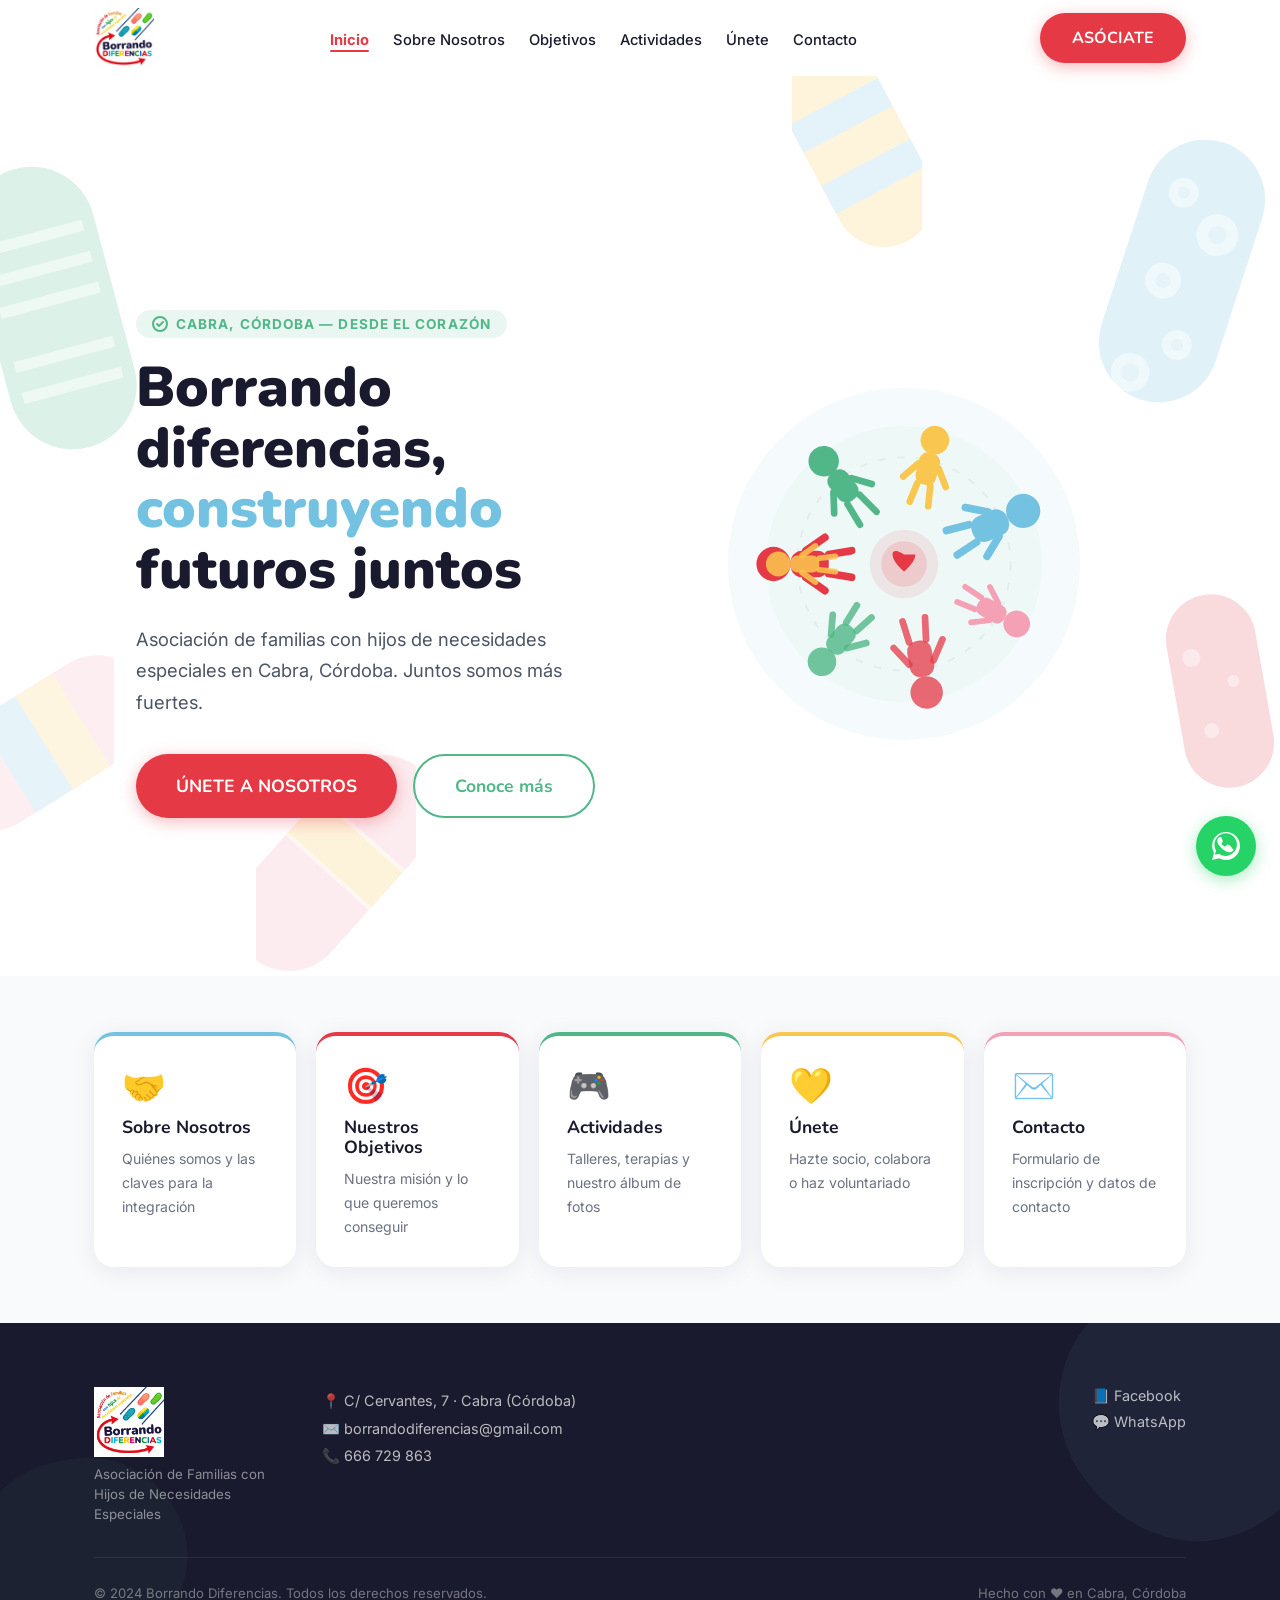
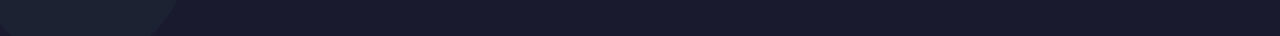
==== index.html @ 36eeffac "a" ====
<!DOCTYPE html>
<html lang="es">
<head>
<meta charset="UTF-8">
<meta name="viewport" content="width=device-width, initial-scale=1.0">
<title>Borrando Diferencias — Asociación de Familias con Hijos de Necesidades Especiales, Cabra</title>
<meta name="description" content="Borrando Diferencias es una asociación de familias con hijos de necesidades especiales en Cabra, Córdoba. Promovemos la inclusión, el desarrollo y el apoyo mutuo.">
<link rel="stylesheet" href="styles.css">
<style>
/* Hero page extra */
.pill-deco{position:absolute;pointer-events:none}
</style>
</head>
<body style="padding-top:76px">

<!-- Navbar y footer se inyectan por shared.js -->

<!-- ============================================================
     HERO
     ============================================================ -->
<section id="hero" aria-labelledby="hero-title">
  <!-- Cápsulas decorativas inspiradas en el folleto -->
  <div class="blob-container" aria-hidden="true">
    <svg class="blob-f1" style="top:8%;left:-3%;width:180px;height:320px;opacity:.2" viewBox="0 0 100 200" xmlns="http://www.w3.org/2000/svg">
      <g transform="rotate(-15 50 100)">
        <rect x="10" y="10" width="80" height="180" rx="40" fill="#52B788"/>
        <line x1="18" y1="55" x2="82" y2="55" stroke="#fff" stroke-width="7" opacity=".55"/>
        <line x1="18" y1="75" x2="82" y2="75" stroke="#fff" stroke-width="7" opacity=".55"/>
        <line x1="18" y1="95" x2="82" y2="95" stroke="#fff" stroke-width="7" opacity=".55"/>
        <line x1="18" y1="130" x2="82" y2="130" stroke="#fff" stroke-width="7" opacity=".55"/>
        <line x1="18" y1="150" x2="82" y2="150" stroke="#fff" stroke-width="7" opacity=".55"/>
      </g>
    </svg>
    <svg class="blob-f2" style="top:5%;right:1%;width:170px;height:300px;opacity:.22" viewBox="0 0 100 200" xmlns="http://www.w3.org/2000/svg">
      <g transform="rotate(18 50 100)">
        <rect x="10" y="10" width="80" height="180" rx="40" fill="#74C2E1"/>
        <circle cx="35" cy="50" r="10" fill="#fff" opacity=".5"/><circle cx="65" cy="70" r="14" fill="#fff" opacity=".5"/>
        <circle cx="40" cy="110" r="12" fill="#fff" opacity=".5"/><circle cx="62" cy="148" r="10" fill="#fff" opacity=".5"/>
        <circle cx="38" cy="175" r="13" fill="#fff" opacity=".5"/>
        <circle cx="35" cy="50" r="4" fill="#74C2E1" opacity=".6"/><circle cx="65" cy="70" r="6" fill="#74C2E1" opacity=".6"/>
        <circle cx="40" cy="110" r="5" fill="#74C2E1" opacity=".6"/><circle cx="62" cy="148" r="4" fill="#74C2E1" opacity=".6"/>
        <circle cx="38" cy="175" r="6" fill="#74C2E1" opacity=".6"/>
      </g>
    </svg>
    <svg class="blob-f3" style="bottom:-3%;left:20%;width:160px;height:280px;opacity:.2" viewBox="0 0 100 200" xmlns="http://www.w3.org/2000/svg">
      <g transform="rotate(42 50 100)">
        <rect x="10" y="10" width="80" height="180" rx="40" fill="#F4A0B5"/>
        <rect x="10" y="72" width="80" height="36" fill="#F9C74F"/>
        <line x1="10" y1="72" x2="90" y2="72" stroke="#fff" stroke-width="3" opacity=".5"/>
        <line x1="10" y1="108" x2="90" y2="108" stroke="#fff" stroke-width="3" opacity=".5"/>
      </g>
    </svg>
    <svg class="blob-f4" style="top:-5%;right:28%;width:130px;height:230px;opacity:.2" viewBox="0 0 80 160" xmlns="http://www.w3.org/2000/svg">
      <g transform="rotate(-28 40 80)">
        <rect x="5" y="5" width="70" height="150" rx="35" fill="#F9C74F"/>
        <rect x="5" y="45" width="70" height="22" fill="#74C2E1"/>
        <rect x="5" y="93" width="70" height="22" fill="#74C2E1"/>
      </g>
    </svg>
    <svg class="blob-f5" style="bottom:12%;left:-2%;width:140px;height:250px;opacity:.18" viewBox="0 0 80 160" xmlns="http://www.w3.org/2000/svg">
      <g transform="rotate(58 40 80)">
        <rect x="5" y="5" width="70" height="150" rx="35" fill="#F4A0B5"/>
        <rect x="5" y="52" width="70" height="28" fill="#F9C74F"/>
        <rect x="5" y="80" width="70" height="28" fill="#74C2E1"/>
      </g>
    </svg>
    <svg class="blob-f2" style="bottom:20%;right:0%;width:120px;height:210px;opacity:.18" viewBox="0 0 70 140" xmlns="http://www.w3.org/2000/svg">
      <g transform="rotate(-10 35 70)">
        <rect x="5" y="5" width="60" height="130" rx="30" fill="#E63946"/>
        <circle cx="20" cy="45" r="6" fill="#fff" opacity=".4"/>
        <circle cx="45" cy="65" r="4" fill="#fff" opacity=".4"/>
        <circle cx="25" cy="95" r="5" fill="#fff" opacity=".4"/>
      </g>
    </svg>
  </div>

  <div class="container">
    <div class="hero-inner">
      <div class="hero-text">
        <div class="hero-pre">
          <svg width="16" height="16" fill="none" viewBox="0 0 16 16" aria-hidden="true"><circle cx="8" cy="8" r="7" stroke="#52B788" stroke-width="2"/><path d="M5 8l2 2 4-4" stroke="#52B788" stroke-width="2" stroke-linecap="round" stroke-linejoin="round"/></svg>
          Cabra, Córdoba — Desde el corazón
        </div>
        <h1 class="hero-title" id="hero-title">
          Borrando<br>diferencias,<br>
          <span class="line-color">construyendo</span><br>
          futuros juntos
        </h1>
        <p class="hero-subtitle">Asociación de familias con hijos de necesidades especiales en Cabra, Córdoba. Juntos somos más fuertes.</p>
        <div class="hero-btns">
          <a href="contacto.html" class="btn btn-red btn-lg">ÚNETE A NOSOTROS</a>
          <a href="nosotros.html" class="btn btn-outline-green btn-lg">Conoce más</a>
        </div>
      </div>

      <!-- Ilustración SVG figuras en círculo -->
      <div class="hero-illustration" aria-hidden="true">
        <svg width="400" height="400" viewBox="0 0 420 420" xmlns="http://www.w3.org/2000/svg">
          <circle cx="210" cy="210" r="185" fill="rgba(116,194,225,.07)"/>
          <circle cx="210" cy="210" r="145" fill="rgba(82,183,136,.05)"/>
          <circle cx="210" cy="210" r="112" fill="none" stroke="rgba(26,26,46,.05)" stroke-width="2" stroke-dasharray="8 12"/>
          <g transform="translate(210,210) rotate(-90) translate(0,-115)"><circle cx="0" cy="-22" r="18" fill="#E63946"/><rect x="-14" y="-4" width="28" height="40" rx="12" fill="#E63946"/><line x1="-14" y1="12" x2="-28" y2="32" stroke="#E63946" stroke-width="8" stroke-linecap="round"/><line x1="14" y1="12" x2="28" y2="32" stroke="#E63946" stroke-width="8" stroke-linecap="round"/><line x1="-10" y1="36" x2="-14" y2="60" stroke="#E63946" stroke-width="8" stroke-linecap="round"/><line x1="10" y1="36" x2="14" y2="60" stroke="#E63946" stroke-width="8" stroke-linecap="round"/></g>
          <g transform="translate(210,210) rotate(-38) translate(0,-115)"><circle cx="0" cy="-22" r="16" fill="#52B788"/><rect x="-12" y="-7" width="24" height="36" rx="10" fill="#52B788"/><line x1="-12" y1="10" x2="-25" y2="28" stroke="#52B788" stroke-width="7" stroke-linecap="round"/><line x1="12" y1="10" x2="25" y2="28" stroke="#52B788" stroke-width="7" stroke-linecap="round"/><line x1="-8" y1="29" x2="-11" y2="54" stroke="#52B788" stroke-width="7" stroke-linecap="round"/><line x1="8" y1="29" x2="11" y2="54" stroke="#52B788" stroke-width="7" stroke-linecap="round"/></g>
          <g transform="translate(210,210) rotate(14) translate(0,-115)"><circle cx="0" cy="-19" r="15" fill="#F9C74F"/><rect x="-11" y="-5" width="22" height="34" rx="9" fill="#F9C74F"/><line x1="-11" y1="9" x2="-23" y2="26" stroke="#F9C74F" stroke-width="7" stroke-linecap="round"/><line x1="11" y1="9" x2="23" y2="26" stroke="#F9C74F" stroke-width="7" stroke-linecap="round"/><line x1="-7" y1="29" x2="-10" y2="50" stroke="#F9C74F" stroke-width="7" stroke-linecap="round"/><line x1="7" y1="29" x2="10" y2="50" stroke="#F9C74F" stroke-width="7" stroke-linecap="round"/></g>
          <g transform="translate(210,210) rotate(66) translate(0,-115)"><circle cx="0" cy="-22" r="18" fill="#74C2E1"/><rect x="-14" y="-4" width="28" height="40" rx="12" fill="#74C2E1"/><line x1="-14" y1="12" x2="-28" y2="32" stroke="#74C2E1" stroke-width="8" stroke-linecap="round"/><line x1="14" y1="12" x2="28" y2="32" stroke="#74C2E1" stroke-width="8" stroke-linecap="round"/><line x1="-10" y1="36" x2="-14" y2="60" stroke="#74C2E1" stroke-width="8" stroke-linecap="round"/><line x1="10" y1="36" x2="14" y2="60" stroke="#74C2E1" stroke-width="8" stroke-linecap="round"/></g>
          <g transform="translate(210,210) rotate(118) translate(0,-115)"><circle cx="0" cy="-19" r="14" fill="#F4A0B5"/><rect x="-10" y="-5" width="20" height="32" rx="8" fill="#F4A0B5"/><line x1="-10" y1="8" x2="-21" y2="24" stroke="#F4A0B5" stroke-width="6" stroke-linecap="round"/><line x1="10" y1="8" x2="21" y2="24" stroke="#F4A0B5" stroke-width="6" stroke-linecap="round"/><line x1="-7" y1="27" x2="-9" y2="47" stroke="#F4A0B5" stroke-width="6" stroke-linecap="round"/><line x1="7" y1="27" x2="9" y2="47" stroke="#F4A0B5" stroke-width="6" stroke-linecap="round"/></g>
          <g transform="translate(210,210) rotate(170) translate(0,-115)"><circle cx="0" cy="-22" r="17" fill="#E63946" opacity=".75"/><rect x="-13" y="-5" width="26" height="38" rx="11" fill="#E63946" opacity=".75"/><line x1="-13" y1="10" x2="-26" y2="30" stroke="#E63946" stroke-width="7" stroke-linecap="round" opacity=".75"/><line x1="13" y1="10" x2="26" y2="30" stroke="#E63946" stroke-width="7" stroke-linecap="round" opacity=".75"/><line x1="-9" y1="33" x2="-12" y2="56" stroke="#E63946" stroke-width="7" stroke-linecap="round" opacity=".75"/><line x1="9" y1="33" x2="12" y2="56" stroke="#E63946" stroke-width="7" stroke-linecap="round" opacity=".75"/></g>
          <g transform="translate(210,210) rotate(220) translate(0,-115)"><circle cx="0" cy="-19" r="15" fill="#52B788" opacity=".8"/><rect x="-11" y="-5" width="22" height="34" rx="9" fill="#52B788" opacity=".8"/><line x1="-11" y1="9" x2="-23" y2="26" stroke="#52B788" stroke-width="7" stroke-linecap="round" opacity=".8"/><line x1="11" y1="9" x2="23" y2="26" stroke="#52B788" stroke-width="7" stroke-linecap="round" opacity=".8"/><line x1="-7" y1="29" x2="-10" y2="50" stroke="#52B788" stroke-width="7" stroke-linecap="round" opacity=".8"/><line x1="7" y1="29" x2="10" y2="50" stroke="#52B788" stroke-width="7" stroke-linecap="round" opacity=".8"/></g>
          <g transform="translate(210,210) rotate(270) translate(0,-115)"><circle cx="0" cy="-17" r="13" fill="#F9C74F" opacity=".85"/><rect x="-9" y="-4" width="18" height="30" rx="7" fill="#F9C74F" opacity=".85"/><line x1="-9" y1="8" x2="-19" y2="22" stroke="#F9C74F" stroke-width="6" stroke-linecap="round" opacity=".85"/><line x1="9" y1="8" x2="19" y2="22" stroke="#F9C74F" stroke-width="6" stroke-linecap="round" opacity=".85"/><line x1="-6" y1="26" x2="-8" y2="43" stroke="#F9C74F" stroke-width="6" stroke-linecap="round" opacity=".85"/><line x1="6" y1="26" x2="8" y2="43" stroke="#F9C74F" stroke-width="6" stroke-linecap="round" opacity=".85"/></g>
          <circle cx="210" cy="210" r="36" fill="rgba(230,57,70,.1)"/>
          <circle cx="210" cy="210" r="24" fill="rgba(230,57,70,.15)"/>
          <path d="M210 200 C210 200 198 192 198 200 C198 208 210 218 210 218 C210 218 222 208 222 200 C222 192 210 200 Z" fill="#E63946"/>
        </svg>
      </div>
    </div>
  </div>
</section>

<!-- Mini resumen de secciones con links -->
<section style="background:var(--bg-alt);padding:56px 0" aria-label="Accesos directos a secciones">
  <div class="container">
    <div style="display:grid;grid-template-columns:repeat(auto-fit,minmax(200px,1fr));gap:20px">
      <a href="nosotros.html" class="quick-link-card fade-up" style="background:#fff;border-radius:20px;padding:28px;box-shadow:var(--shadow);display:flex;flex-direction:column;gap:10px;border-top:4px solid var(--blue);transition:transform .25s,box-shadow .25s;text-decoration:none;color:inherit">
        <span style="font-size:2.2rem">🤝</span>
        <h3 style="font-size:1.1rem;color:var(--dark)">Sobre Nosotros</h3>
        <p style="font-size:.88rem;color:#6b7280">Quiénes somos y las claves para la integración</p>
      </a>
      <a href="objetivos.html" class="quick-link-card fade-up" style="background:#fff;border-radius:20px;padding:28px;box-shadow:var(--shadow);display:flex;flex-direction:column;gap:10px;border-top:4px solid var(--red);transition:transform .25s,box-shadow .25s;text-decoration:none;color:inherit">
        <span style="font-size:2.2rem">🎯</span>
        <h3 style="font-size:1.1rem;color:var(--dark)">Nuestros Objetivos</h3>
        <p style="font-size:.88rem;color:#6b7280">Nuestra misión y lo que queremos conseguir</p>
      </a>
      <a href="actividades.html" class="quick-link-card fade-up" style="background:#fff;border-radius:20px;padding:28px;box-shadow:var(--shadow);display:flex;flex-direction:column;gap:10px;border-top:4px solid var(--green);transition:transform .25s,box-shadow .25s;text-decoration:none;color:inherit">
        <span style="font-size:2.2rem">🎮</span>
        <h3 style="font-size:1.1rem;color:var(--dark)">Actividades</h3>
        <p style="font-size:.88rem;color:#6b7280">Talleres, terapias y nuestro álbum de fotos</p>
      </a>
      <a href="unete.html" class="quick-link-card fade-up" style="background:#fff;border-radius:20px;padding:28px;box-shadow:var(--shadow);display:flex;flex-direction:column;gap:10px;border-top:4px solid var(--yellow);transition:transform .25s,box-shadow .25s;text-decoration:none;color:inherit">
        <span style="font-size:2.2rem">💛</span>
        <h3 style="font-size:1.1rem;color:var(--dark)">Únete</h3>
        <p style="font-size:.88rem;color:#6b7280">Hazte socio, colabora o haz voluntariado</p>
      </a>
      <a href="contacto.html" class="quick-link-card fade-up" style="background:#fff;border-radius:20px;padding:28px;box-shadow:var(--shadow);display:flex;flex-direction:column;gap:10px;border-top:4px solid var(--pink);transition:transform .25s,box-shadow .25s;text-decoration:none;color:inherit">
        <span style="font-size:2.2rem">✉️</span>
        <h3 style="font-size:1.1rem;color:var(--dark)">Contacto</h3>
        <p style="font-size:.88rem;color:#6b7280">Formulario de inscripción y datos de contacto</p>
      </a>
    </div>
  </div>
</section>
<style>
.quick-link-card:hover{transform:translateY(-4px);box-shadow:var(--shadow-lg)}
</style>

<script src="shared.js"></script>
</body>
</html>
---- styles.css ----
@import url('https://fonts.googleapis.com/css2?family=Nunito:wght@700;900&family=Inter:wght@400;500&display=swap');

/* ============================================================
   RESET & BASE
   ============================================================ */
*,*::before,*::after{box-sizing:border-box;margin:0;padding:0}
html{scroll-behavior:smooth;font-size:16px}
body{font-family:'Inter',sans-serif;font-size:1.1rem;color:#1A1A2E;background:#fff;overflow-x:hidden}
img{display:block;max-width:100%}
a{text-decoration:none;color:inherit}
button{cursor:pointer;border:none;font-family:'Inter',sans-serif}

/* ============================================================
   CSS VARIABLES
   ============================================================ */
:root{
  --red:#E63946;
  --green:#52B788;
  --blue:#74C2E1;
  --yellow:#F9C74F;
  --pink:#F4A0B5;
  --dark:#1A1A2E;
  --bg-alt:#F8FAFC;
  --shadow:0 4px 24px rgba(26,26,46,.08);
  --shadow-lg:0 12px 40px rgba(26,26,46,.16);
  --radius:16px;
  --radius-xl:24px;
  --radius-pill:999px;
}

/* ============================================================
   TYPOGRAPHY
   ============================================================ */
h1,h2,h3,h4{font-family:'Nunito',sans-serif;line-height:1.15;font-weight:700}
h1{font-size:clamp(2.4rem,5vw,3.5rem);font-weight:900}
h2{font-size:clamp(1.8rem,3.5vw,2.5rem)}
h3{font-size:1.5rem}
p{line-height:1.7}
.caption{font-size:.875rem;color:#6b7280}

/* ============================================================
   UTILITIES
   ============================================================ */
.container{max-width:1140px;margin:0 auto;padding:0 24px}
.section-pad{padding:96px 0}
.text-center{text-align:center}
.sr-only{position:absolute;width:1px;height:1px;padding:0;margin:-1px;overflow:hidden;clip:rect(0,0,0,0);white-space:nowrap;border-width:0}

/* Buttons */
.btn{display:inline-flex;align-items:center;justify-content:center;gap:8px;padding:14px 32px;border-radius:var(--radius-pill);font-family:'Nunito',sans-serif;font-weight:700;font-size:1rem;transition:transform .2s ease,box-shadow .2s ease;will-change:transform}
.btn:hover{transform:translateY(-2px)}
.btn-red{background:var(--red);color:#fff;box-shadow:0 4px 16px rgba(230,57,70,.35)}
.btn-red:hover{box-shadow:0 8px 28px rgba(230,57,70,.45)}
.btn-outline-green{background:transparent;color:var(--green);border:2.5px solid var(--green)}
.btn-outline-green:hover{background:var(--green);color:#fff;box-shadow:0 6px 20px rgba(82,183,136,.3)}
.btn-white{background:#fff;color:var(--dark);box-shadow:var(--shadow)}
.btn-white:hover{box-shadow:var(--shadow-lg)}
.btn-white-red{background:#fff;color:var(--red);box-shadow:var(--shadow)}
.btn-white-red:hover{box-shadow:var(--shadow-lg)}
.btn-lg{padding:18px 40px;font-size:1.1rem}

/* Fade-in animation */
.fade-up{opacity:0;transform:translateY(32px);transition:opacity .6s ease,transform .6s ease}
.fade-up.visible{opacity:1;transform:translateY(0)}

/* Blob container */
.blob-container{position:absolute;inset:0;overflow:hidden;pointer-events:none;z-index:0}
.blob-container svg{position:absolute}

/* Section header */
.section-tag{display:inline-flex;align-items:center;gap:8px;font-family:'Nunito',sans-serif;font-weight:700;font-size:.82rem;letter-spacing:.1em;text-transform:uppercase;color:var(--red);margin-bottom:12px}
.section-tag::before,.section-tag::after{content:'';flex:1;height:2px;background:currentColor;opacity:.35;min-width:24px;max-width:40px;border-radius:2px}
.section-title-wrapper{text-align:center;margin-bottom:20px}

/* ============================================================
   NAVBAR
   ============================================================ */
#navbar{position:fixed;top:0;left:0;right:0;z-index:1000;background:rgba(255,255,255,.96);backdrop-filter:blur(10px);-webkit-backdrop-filter:blur(10px);transition:box-shadow .3s ease}
#navbar.scrolled{box-shadow:0 2px 20px rgba(26,26,46,.1)}
.nav-inner{display:flex;align-items:center;justify-content:space-between;height:76px;gap:16px}
.nav-logo{display:flex;align-items:center;flex-shrink:0}
.nav-logo img{height:60px;width:auto;display:block}
.nav-links{display:flex;align-items:center;gap:24px;list-style:none}
.nav-links a{font-weight:500;font-size:.92rem;color:var(--dark);position:relative;padding-bottom:3px}
.nav-links a::after{content:'';position:absolute;bottom:0;left:0;width:0;height:2px;background:var(--red);transition:width .25s ease;border-radius:2px}
.nav-links a:hover::after,.nav-links a.active::after{width:100%}
.nav-links a.active{color:var(--red);font-weight:700}
.nav-cta{margin-left:8px;flex-shrink:0}
.nav-hamburger{display:none;flex-direction:column;gap:5px;background:none;padding:6px;border-radius:8px}
.nav-hamburger span{display:block;width:24px;height:2.5px;background:var(--dark);border-radius:2px;transition:transform .3s ease,opacity .3s ease}
.nav-hamburger.open span:nth-child(1){transform:translateY(7.5px) rotate(45deg)}
.nav-hamburger.open span:nth-child(2){opacity:0}
.nav-hamburger.open span:nth-child(3){transform:translateY(-7.5px) rotate(-45deg)}
.mobile-menu{display:none;flex-direction:column;background:#fff;border-top:1px solid #f0f0f0;overflow:hidden;max-height:0;transition:max-height .35s ease}
.mobile-menu.open{max-height:500px}
.mobile-menu a{display:block;padding:14px 24px;font-weight:500;color:var(--dark);border-bottom:1px solid #f5f5f5}
.mobile-menu a:hover,.mobile-menu a.active{background:var(--bg-alt);color:var(--red)}
.mobile-menu .btn{margin:16px 24px;width:calc(100% - 48px)}

/* Page offset for fixed navbar */
.page-offset{padding-top:76px}

/* ============================================================
   HERO
   ============================================================ */
#hero{min-height:100vh;display:flex;align-items:center;position:relative;padding-top:76px;background:#fff;overflow:hidden}
.hero-inner{display:grid;grid-template-columns:1fr 1fr;gap:48px;align-items:center;position:relative;z-index:1}
.hero-pre{display:inline-flex;align-items:center;gap:8px;background:rgba(82,183,136,.12);color:var(--green);font-weight:700;font-size:.85rem;padding:6px 16px;border-radius:var(--radius-pill);margin-bottom:20px;letter-spacing:.08em;text-transform:uppercase}
.hero-title{font-family:'Nunito',sans-serif;font-weight:900;line-height:1.08;margin-bottom:24px}
.hero-title .line-color{color:var(--blue)}
.hero-subtitle{color:#4b5563;font-size:1.15rem;margin-bottom:36px;line-height:1.7;max-width:480px}
.hero-btns{display:flex;flex-wrap:wrap;gap:16px}
.hero-illustration{display:flex;justify-content:center;align-items:center}

/* Blob float animations */
@keyframes float1{0%,100%{transform:translateY(0) rotate(0deg)}50%{transform:translateY(-6px) rotate(1.5deg)}}
@keyframes float2{0%,100%{transform:translateY(0) rotate(0deg)}50%{transform:translateY(-5px) rotate(-1deg)}}
@keyframes float3{0%,100%{transform:translateY(0) rotate(0deg)}50%{transform:translateY(-7px) rotate(2deg)}}
@keyframes float4{0%,100%{transform:translateY(0) rotate(0deg)}50%{transform:translateY(-4px) rotate(-1.5deg)}}
@keyframes float5{0%,100%{transform:translateY(0) rotate(0deg)}50%{transform:translateY(-6px) rotate(1deg)}}
.blob-f1{animation:float1 4s ease-in-out infinite;will-change:transform;position:absolute}
.blob-f2{animation:float2 5s ease-in-out infinite;will-change:transform;position:absolute}
.blob-f3{animation:float3 4.5s ease-in-out infinite;will-change:transform;position:absolute}
.blob-f4{animation:float4 5.5s ease-in-out infinite;will-change:transform;position:absolute}
.blob-f5{animation:float5 3.8s ease-in-out infinite;will-change:transform;position:absolute}

/* ============================================================
   PAGE HERO (inner pages)
   ============================================================ */
.page-hero{background:linear-gradient(135deg,var(--dark) 0%,#2d3380 100%);padding:80px 0 60px;position:relative;overflow:hidden}
.page-hero h1{color:#fff;font-size:clamp(2rem,4vw,3rem);margin-bottom:12px}
.page-hero p{color:rgba(255,255,255,.75);font-size:1.1rem;max-width:560px}
.page-hero-tag{display:inline-block;background:rgba(255,255,255,.15);color:#fff;font-size:.8rem;font-weight:700;letter-spacing:.1em;text-transform:uppercase;padding:5px 14px;border-radius:var(--radius-pill);margin-bottom:16px}
.breadcrumb{display:flex;align-items:center;gap:8px;margin-top:20px;font-size:.88rem;color:rgba(255,255,255,.55)}
.breadcrumb a{color:rgba(255,255,255,.7);transition:color .2s}
.breadcrumb a:hover{color:#fff}
.breadcrumb span{color:rgba(255,255,255,.4)}

/* ============================================================
   CLAVES SECTION
   ============================================================ */
.claves-intro{max-width:720px;margin:0 auto 56px;text-align:center;color:#4b5563}
.claves-grid{display:grid;grid-template-columns:1fr 1fr;gap:24px}
.clave-card{background:#fff;border-radius:var(--radius);padding:32px;border-left:5px solid transparent;box-shadow:var(--shadow);transition:transform .25s ease,box-shadow .25s ease,background .25s ease}
.clave-card:hover{transform:translateY(-4px);box-shadow:var(--shadow-lg)}
.clave-card.blue{border-left-color:var(--blue)}.clave-card.blue:hover{background:rgba(116,194,225,.05)}
.clave-card.green{border-left-color:var(--green)}.clave-card.green:hover{background:rgba(82,183,136,.05)}
.clave-card.red{border-left-color:var(--red)}.clave-card.red:hover{background:rgba(230,57,70,.05)}
.clave-card.yellow{border-left-color:var(--yellow)}.clave-card.yellow:hover{background:rgba(249,199,79,.05)}
.clave-icon{font-size:2.5rem;margin-bottom:14px}
.clave-card h3{margin-bottom:8px;font-size:1.2rem;letter-spacing:.04em}
.clave-card p{font-size:.97rem;color:#4b5563;line-height:1.65}

/* ============================================================
   OBJETIVOS SECTION
   ============================================================ */
.obj-list{display:flex;flex-direction:column;gap:20px;max-width:760px;margin:0 auto}
.obj-item{display:flex;align-items:flex-start;gap:24px;background:#fff;border-radius:var(--radius);padding:28px 32px;border-left:5px solid transparent;box-shadow:var(--shadow)}
.obj-item.red{border-left-color:var(--red)}
.obj-item.green{border-left-color:var(--green)}
.obj-item.blue{border-left-color:var(--blue)}
.obj-num{font-family:'Nunito',sans-serif;font-weight:900;font-size:2.8rem;line-height:1;flex-shrink:0}
.obj-item.red .obj-num{color:var(--red);opacity:.4}
.obj-item.green .obj-num{color:var(--green);opacity:.4}
.obj-item.blue .obj-num{color:var(--blue);opacity:.4}
.obj-content h3{font-size:1.15rem;margin-bottom:6px}
.obj-content p{font-size:.97rem;color:#4b5563;line-height:1.65}
.obj-icon{font-size:2rem;flex-shrink:0;margin-top:2px}

/* ============================================================
   ACTIVIDADES SECTION
   ============================================================ */
.act-grid{display:grid;grid-template-columns:repeat(3,1fr);gap:20px;margin-top:16px}
.act-card{border-radius:20px;padding:28px 22px;transition:transform .25s ease;cursor:default}
.act-card:hover{transform:scale(1.04)}
.act-card .act-emoji{font-size:2.4rem;margin-bottom:12px}
.act-card h3{font-size:1.05rem;font-weight:700;margin-bottom:6px}
.act-card p{font-size:.88rem;color:rgba(26,26,46,.65);line-height:1.5}
.act-card.blue-p{background:rgba(116,194,225,.18)}
.act-card.green-p{background:rgba(82,183,136,.15)}
.act-card.yellow-p{background:rgba(249,199,79,.18)}
.act-card.pink-p{background:rgba(244,160,181,.2)}
.act-card.coral-p{background:rgba(230,57,70,.1)}
.act-card.lavender-p{background:rgba(167,139,250,.15)}
.act-card.mint-p{background:rgba(52,211,153,.12)}
.act-card.peach-p{background:rgba(251,146,60,.13)}
.act-note{text-align:center;margin-top:28px;font-size:.9rem;color:#6b7280;font-style:italic}

/* ============================================================
   ALBUM SECTION
   ============================================================ */
.album-grid{display:grid;grid-template-columns:repeat(12,1fr);gap:28px;margin-top:40px}
.album-card{background:#fff;border-radius:var(--radius);overflow:hidden;box-shadow:var(--shadow);transition:transform .3s ease,box-shadow .3s ease;display:flex;flex-direction:column}
.album-card:hover{transform:translateY(-5px);box-shadow:var(--shadow-lg)}
.album-img-wrapper{position:relative;width:100%;aspect-ratio:16/10;background:#f1f5f9;overflow:hidden}
.album-img-wrapper img{width:100%;height:100%;object-fit:cover;display:block}
.album-placeholder-svg{width:100%;height:100%;display:block}
.album-badge{position:absolute;top:16px;left:16px;padding:6px 14px;font-family:'Nunito',sans-serif;font-weight:700;font-size:.75rem;text-transform:uppercase;color:#fff;border-radius:var(--radius-pill)}
.album-badge.green{background:var(--green)}
.album-badge.yellow{background:var(--yellow);color:var(--dark)}
.album-badge.pink{background:var(--pink)}
.album-badge.blue{background:var(--blue);color:var(--dark)}
.album-badge.red{background:var(--red)}
.album-info{padding:24px;display:flex;flex-direction:column;flex-grow:1}
.album-date{font-size:.8rem;color:#8892b0;margin-bottom:8px;text-transform:uppercase;letter-spacing:.05em;font-weight:500}
.album-info h3{font-size:1.2rem;margin-bottom:10px;color:var(--dark)}
.album-info p{font-size:.95rem;color:#4b5563;line-height:1.6}
.pattern-large{grid-column:span 7}
.pattern-standard{grid-column:span 5}
.pattern-text-only{grid-column:span 4;background:linear-gradient(135deg,rgba(116,194,225,.08) 0%,rgba(244,160,181,.08) 100%);border-left:5px solid var(--blue);justify-content:center;position:relative}
.pattern-text-only .quote-icon{position:absolute;top:10px;right:24px;font-size:5rem;font-family:'Nunito',sans-serif;color:var(--blue);opacity:.12;line-height:1}
.quote-text{font-style:italic;font-size:1rem;color:#374151;margin-bottom:16px}
.author{font-weight:700;font-size:.85rem;color:var(--dark)}
.pattern-landscape{grid-column:span 8;display:grid;grid-template-columns:1.1fr 1fr}
.pattern-landscape .album-img-wrapper{height:100%;aspect-ratio:auto}

/* ============================================================
   ÚNETE SECTION
   ============================================================ */
#unete{background:linear-gradient(135deg,#E63946 0%,#F4A0B5 100%);position:relative;overflow:hidden}
.unete-inner{position:relative;z-index:1}
.unete-title{color:#fff;margin-bottom:12px}
.unete-subtitle{color:rgba(255,255,255,.85);margin-bottom:48px;font-size:1.1rem}
.unete-cols{display:grid;grid-template-columns:1fr 1fr;gap:40px;margin-bottom:40px}
.unete-col{background:rgba(255,255,255,.15);backdrop-filter:blur(8px);border-radius:var(--radius-xl);padding:32px;border:1px solid rgba(255,255,255,.25)}
.unete-col h3{color:#fff;margin-bottom:20px;font-size:1.35rem}
.unete-col ul{list-style:none;display:flex;flex-direction:column;gap:12px}
.unete-col li{color:rgba(255,255,255,.9);font-size:.97rem;display:flex;align-items:flex-start;gap:10px}
.unete-col li::before{content:'✓';color:#fff;background:rgba(255,255,255,.25);border-radius:50%;width:22px;height:22px;display:flex;align-items:center;justify-content:center;flex-shrink:0;font-size:.8rem;font-weight:700;margin-top:1px}
.iban-box{background:rgba(255,255,255,.2);border-radius:12px;padding:16px 20px;margin-top:16px}
.iban-box .iban-label{font-size:.8rem;text-transform:uppercase;letter-spacing:.08em;color:rgba(255,255,255,.7);margin-bottom:4px}
.iban-box .iban-num{font-family:'Nunito',sans-serif;font-weight:700;color:#fff;font-size:1.05rem;letter-spacing:.04em}
.unete-btns{display:flex;flex-wrap:wrap;gap:16px;justify-content:center}

/* ============================================================
   FORMULARIO
   ============================================================ */
.form-grid{display:grid;grid-template-columns:1fr 1fr;gap:20px}
.form-group{display:flex;flex-direction:column;gap:6px}
.form-group.full{grid-column:1/-1}
label{font-weight:500;font-size:.9rem;color:#374151}
input[type="text"],input[type="email"],input[type="tel"],input[type="date"],textarea{width:100%;padding:14px 18px;border:2px solid #e5e7eb;border-radius:12px;font-family:'Inter',sans-serif;font-size:1rem;color:var(--dark);background:#fff;outline:none;transition:border-color .2s ease,box-shadow .2s ease}
textarea{resize:vertical;min-height:120px}
input:focus,textarea:focus{border-color:var(--red);box-shadow:0 0 0 4px rgba(230,57,70,.12)}
input::placeholder,textarea::placeholder{color:#9ca3af}
.radio-group{display:flex;flex-wrap:wrap;gap:12px}
.radio-pill{display:flex;align-items:center;gap:8px;cursor:pointer}
.radio-pill input[type="radio"]{appearance:none;-webkit-appearance:none;width:18px;height:18px;border:2.5px solid #d1d5db;border-radius:50%;transition:border-color .2s ease,background .2s ease;flex-shrink:0;position:relative}
.radio-pill input[type="radio"]:checked{border-color:var(--red);background:var(--red)}
.radio-pill input[type="radio"]:checked::after{content:'';position:absolute;inset:3px;background:#fff;border-radius:50%}
.radio-pill span{font-size:.97rem;font-weight:500}
.child-fields{overflow:hidden;max-height:0;opacity:0;transition:max-height .4s ease,opacity .35s ease}
.child-fields.visible{max-height:200px;opacity:1}
.child-fields-inner{padding-top:16px;display:grid;grid-template-columns:1fr 1fr;gap:20px}
.form-submit{margin-top:8px;text-align:center}
.form-title{margin-bottom:8px}
.form-desc{color:#6b7280;margin-bottom:40px;max-width:560px;margin-left:auto;margin-right:auto}

/* Form success state */
#form-success{display:none;text-align:center;padding:48px 24px}

/* ============================================================
   FOOTER
   ============================================================ */
#footer{background:var(--dark);color:rgba(255,255,255,.8);padding:64px 0 32px;position:relative;overflow:hidden}
.footer-inner{display:grid;grid-template-columns:auto 1fr auto;gap:48px;align-items:start;position:relative;z-index:1}
.footer-logo img{height:70px;width:auto}
.footer-tagline{font-size:.83rem;color:rgba(255,255,255,.5);max-width:180px;line-height:1.5;margin-top:8px}
.footer-center p,.footer-center a{font-size:.9rem;line-height:1.9;color:rgba(255,255,255,.7)}
.footer-center a:hover{color:#fff}
.footer-links{display:flex;flex-direction:column;gap:8px}
.footer-links a{display:inline-flex;align-items:center;gap:8px;font-size:.9rem;color:rgba(255,255,255,.7);transition:color .2s}
.footer-links a:hover{color:#fff}
.footer-divider{border:none;border-top:1px solid rgba(255,255,255,.08);margin:32px 0 24px}
.footer-bottom{display:flex;align-items:center;justify-content:space-between;flex-wrap:wrap;gap:8px;position:relative;z-index:1}
.footer-bottom p{font-size:.82rem;color:rgba(255,255,255,.4)}

/* WhatsApp float button */
.whatsapp-float{position:fixed;width:60px;height:60px;bottom:24px;right:24px;background:#25d366;color:#fff;border-radius:50%;box-shadow:0 4px 16px rgba(37,211,102,.4);z-index:999;display:flex;align-items:center;justify-content:center;transition:transform .25s ease,box-shadow .25s ease}
.whatsapp-float:hover{transform:scale(1.1) translateY(-3px);box-shadow:0 8px 24px rgba(37,211,102,.6)}

/* ============================================================
   RESPONSIVE
   ============================================================ */
@media(max-width:992px){
  .pattern-large,.pattern-standard,.pattern-text-only,.pattern-landscape{grid-column:span 12}
  .pattern-landscape{grid-template-columns:1fr}
}
@media(max-width:768px){
  .section-pad{padding:64px 0}
  .hero-inner{grid-template-columns:1fr;text-align:center;gap:32px}
  .hero-subtitle{margin:0 auto 32px}
  .hero-btns{justify-content:center}
  .hero-illustration{order:-1}
  .claves-grid{grid-template-columns:1fr}
  .act-grid{grid-template-columns:1fr 1fr}
  .unete-cols{grid-template-columns:1fr}
  .form-grid{grid-template-columns:1fr}
  .form-group.full{grid-column:1}
  .child-fields-inner{grid-template-columns:1fr}
  .child-fields.visible{max-height:320px}
  .footer-inner{grid-template-columns:1fr;gap:32px}
  .footer-bottom{flex-direction:column;text-align:center}
  .nav-links,.nav-cta{display:none}
  .nav-hamburger{display:flex}
  .mobile-menu{display:flex}
  .unete-btns{flex-direction:column;align-items:center}
  .whatsapp-float{width:50px;height:50px;bottom:16px;right:16px}
}
@media(max-width:480px){
  h1{font-size:2rem}
  h2{font-size:1.6rem}
  .act-grid{grid-template-columns:1fr}
  .btn-lg{padding:15px 28px;font-size:1rem}
}
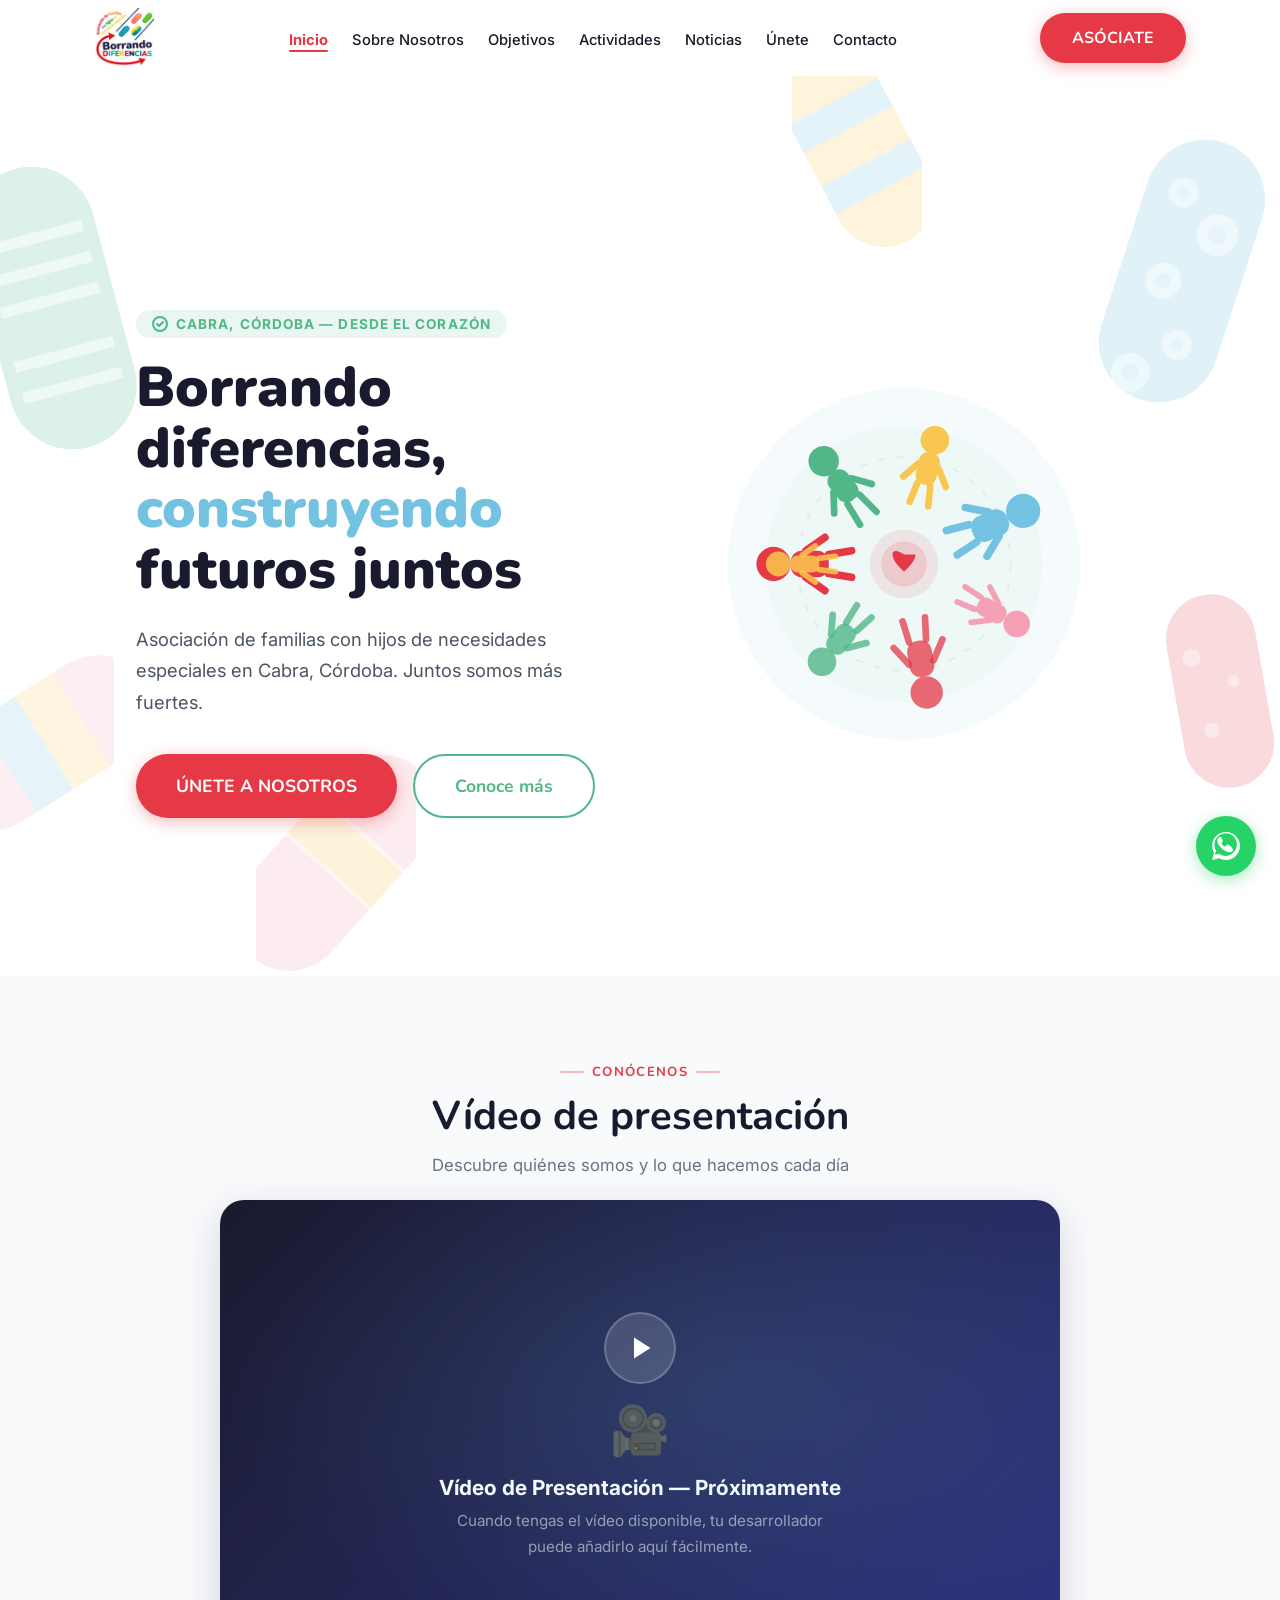
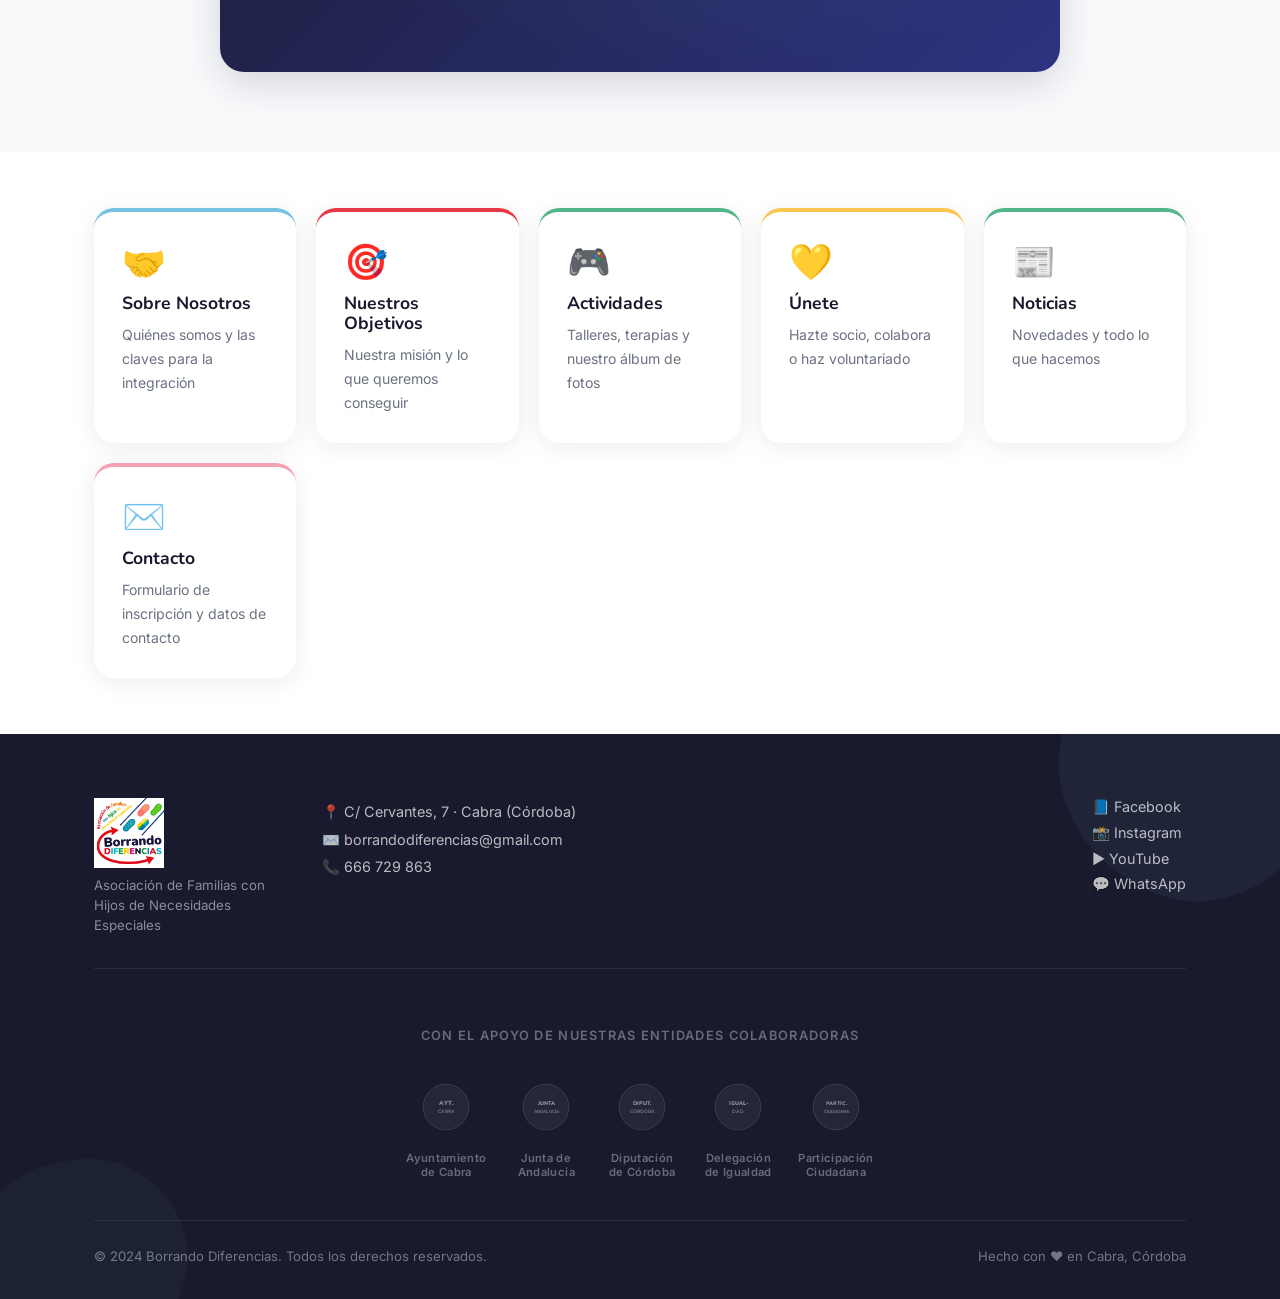
==== commit 75dec98a: "asd" ====
--- a/index.html
+++ b/index.html
@@ -116,8 +116,38 @@
   </div>
 </section>
 
+<!-- ============================================================
+     VÍDEO DE PRESENTACIÓN
+     INSTRUCCIONES: Cuando tengas el vídeo disponible, sustituye el
+     bloque .video-placeholder por uno de los siguientes:
+     - YouTube:  <iframe src="https://www.youtube.com/embed/ID_DEL_VIDEO" ...></iframe>
+     - Archivo local: <video src="presentacion.mp4" controls poster="miniatura.jpg"></video>
+     ============================================================ -->
+<section id="video-presentacion" style="background:var(--bg-alt);padding:80px 0" aria-labelledby="vidpres-title">
+  <div class="container">
+    <div class="section-title-wrapper">
+      <div class="section-tag">Conócenos</div>
+      <h2 id="vidpres-title">Vídeo de presentación</h2>
+      <p style="color:#6b7280;margin-top:12px;font-size:1.05rem">Descubre quiénes somos y lo que hacemos cada día</p>
+    </div>
+    <div class="vidpres-wrapper fade-up">
+      <!-- Reemplaza este bloque cuando tengas el vídeo -->
+      <div class="vidpres-placeholder" role="img" aria-label="Espacio para el vídeo de presentación de Borrando Diferencias">
+        <div class="vidpres-play" aria-hidden="true">
+          <svg width="36" height="36" viewBox="0 0 24 24" fill="#fff"><path d="M8 5v14l11-7z"/></svg>
+        </div>
+        <div class="vidpres-text">
+          <span style="font-size:3rem;display:block;margin-bottom:16px">🎥</span>
+          <strong style="font-size:1.3rem">Vídeo de Presentación — Próximamente</strong>
+          <p style="margin-top:8px;opacity:.75">Cuando tengas el vídeo disponible, tu desarrollador puede añadirlo aquí fácilmente.</p>
+        </div>
+      </div>
+    </div>
+  </div>
+</section>
+
 <!-- Mini resumen de secciones con links -->
-<section style="background:var(--bg-alt);padding:56px 0" aria-label="Accesos directos a secciones">
+<section style="background:#fff;padding:56px 0" aria-label="Accesos directos a secciones">
   <div class="container">
     <div style="display:grid;grid-template-columns:repeat(auto-fit,minmax(200px,1fr));gap:20px">
       <a href="nosotros.html" class="quick-link-card fade-up" style="background:#fff;border-radius:20px;padding:28px;box-shadow:var(--shadow);display:flex;flex-direction:column;gap:10px;border-top:4px solid var(--blue);transition:transform .25s,box-shadow .25s;text-decoration:none;color:inherit">
@@ -140,6 +170,11 @@
         <h3 style="font-size:1.1rem;color:var(--dark)">Únete</h3>
         <p style="font-size:.88rem;color:#6b7280">Hazte socio, colabora o haz voluntariado</p>
       </a>
+      <a href="noticias.html" class="quick-link-card fade-up" style="background:#fff;border-radius:20px;padding:28px;box-shadow:var(--shadow);display:flex;flex-direction:column;gap:10px;border-top:4px solid var(--green);transition:transform .25s,box-shadow .25s;text-decoration:none;color:inherit">
+        <span style="font-size:2.2rem">📰</span>
+        <h3 style="font-size:1.1rem;color:var(--dark)">Noticias</h3>
+        <p style="font-size:.88rem;color:#6b7280">Novedades y todo lo que hacemos</p>
+      </a>
       <a href="contacto.html" class="quick-link-card fade-up" style="background:#fff;border-radius:20px;padding:28px;box-shadow:var(--shadow);display:flex;flex-direction:column;gap:10px;border-top:4px solid var(--pink);transition:transform .25s,box-shadow .25s;text-decoration:none;color:inherit">
         <span style="font-size:2.2rem">✉️</span>
         <h3 style="font-size:1.1rem;color:var(--dark)">Contacto</h3>
--- a/styles.css
+++ b/styles.css
@@ -111,6 +111,7 @@
 .hero-subtitle{color:#4b5563;font-size:1.15rem;margin-bottom:36px;line-height:1.7;max-width:480px}
 .hero-btns{display:flex;flex-wrap:wrap;gap:16px}
 .hero-illustration{display:flex;justify-content:center;align-items:center}
+.hero-illustration svg{max-width:100%;height:auto;display:block}
 
 /* Blob float animations */
 @keyframes float1{0%,100%{transform:translateY(0) rotate(0deg)}50%{transform:translateY(-6px) rotate(1.5deg)}}
@@ -229,7 +230,7 @@
 .unete-col li::before{content:'✓';color:#fff;background:rgba(255,255,255,.25);border-radius:50%;width:22px;height:22px;display:flex;align-items:center;justify-content:center;flex-shrink:0;font-size:.8rem;font-weight:700;margin-top:1px}
 .iban-box{background:rgba(255,255,255,.2);border-radius:12px;padding:16px 20px;margin-top:16px}
 .iban-box .iban-label{font-size:.8rem;text-transform:uppercase;letter-spacing:.08em;color:rgba(255,255,255,.7);margin-bottom:4px}
-.iban-box .iban-num{font-family:'Nunito',sans-serif;font-weight:700;color:#fff;font-size:1.05rem;letter-spacing:.04em}
+.iban-box .iban-num{font-family:'Nunito',sans-serif;font-weight:700;color:#fff;font-size:1.05rem;letter-spacing:.04em;word-break:break-all}
 .unete-btns{display:flex;flex-wrap:wrap;gap:16px;justify-content:center}
 
 /* ============================================================
@@ -299,7 +300,10 @@
   .form-group.full{grid-column:1}
   .child-fields-inner{grid-template-columns:1fr}
   .child-fields.visible{max-height:320px}
-  .footer-inner{grid-template-columns:1fr;gap:32px}
+  .footer-inner{grid-template-columns:1fr;gap:32px;text-align:center}
+  .footer-logo img{margin:0 auto}
+  .footer-tagline{margin:8px auto 0}
+  .footer-links{align-items:center}
   .footer-bottom{flex-direction:column;text-align:center}
   .nav-links,.nav-cta{display:none}
   .nav-hamburger{display:flex}
@@ -307,9 +311,103 @@
   .unete-btns{flex-direction:column;align-items:center}
   .whatsapp-float{width:50px;height:50px;bottom:16px;right:16px}
 }
+@media(max-width:580px){
+  .obj-item{flex-direction:column;align-items:center;text-align:center;gap:16px;padding:24px 20px}
+  .obj-num{font-size:2.4rem;line-height:1}
+  .obj-icon{margin-top:0}
+}
 @media(max-width:480px){
   h1{font-size:2rem}
   h2{font-size:1.6rem}
   .act-grid{grid-template-columns:1fr}
   .btn-lg{padding:15px 28px;font-size:1rem}
 }
+
+/* ============================================================
+   OBJETIVO ITEM — YELLOW (4.º objetivo)
+   ============================================================ */
+.obj-item.yellow{border-left-color:var(--yellow)}
+.obj-item.yellow .obj-num{color:#c79a00;opacity:.4}
+
+/* ============================================================
+   ACTIVIDADES — PLACEHOLDER IMAGEN EN TARJETA
+   ============================================================ */
+.act-img-placeholder{margin-top:12px;border-radius:10px;overflow:hidden;aspect-ratio:16/9;background:rgba(0,0,0,.04)}
+.act-img-placeholder svg{width:100%;height:100%;display:block}
+
+/* ============================================================
+   VÍDEO DE PRESENTACIÓN (index.html)
+   ============================================================ */
+.vidpres-wrapper{max-width:840px;margin:0 auto}
+.vidpres-wrapper iframe,.vidpres-wrapper video{width:100%;aspect-ratio:16/9;border-radius:var(--radius-xl);display:block;box-shadow:var(--shadow-lg)}
+.vidpres-placeholder{background:linear-gradient(135deg,var(--dark) 0%,#2d3380 100%);border-radius:var(--radius-xl);aspect-ratio:16/9;display:flex;flex-direction:column;align-items:center;justify-content:center;gap:16px;color:#fff;text-align:center;padding:40px;box-shadow:var(--shadow-lg);position:relative;overflow:hidden}
+.vidpres-placeholder::before{content:'';position:absolute;inset:0;background:radial-gradient(ellipse at 60% 40%,rgba(116,194,225,.15) 0%,transparent 70%);pointer-events:none}
+.vidpres-play{width:72px;height:72px;background:rgba(255,255,255,.15);border-radius:50%;display:flex;align-items:center;justify-content:center;backdrop-filter:blur(8px);border:2px solid rgba(255,255,255,.2);flex-shrink:0}
+.vidpres-text p{font-size:.95rem;color:rgba(255,255,255,.7);max-width:400px;margin:0 auto}
+
+/* ============================================================
+   HIMNO / VIDEOCLIP (actividades.html)
+   ============================================================ */
+.himno-video-wrapper{max-width:800px;margin:0 auto}
+.himno-video-wrapper iframe,.himno-video-wrapper video{width:100%;aspect-ratio:16/9;border-radius:var(--radius-xl);display:block;box-shadow:var(--shadow-lg)}
+.himno-placeholder{background:linear-gradient(135deg,#E63946 0%,#F4A0B5 100%);border-radius:var(--radius-xl);aspect-ratio:16/9;display:flex;flex-direction:column;align-items:center;justify-content:center;gap:20px;color:#fff;text-align:center;padding:40px;box-shadow:var(--shadow-lg);position:relative;overflow:hidden}
+.himno-placeholder::before{content:'';position:absolute;inset:0;background:radial-gradient(ellipse at 35% 60%,rgba(255,255,255,.12) 0%,transparent 65%);pointer-events:none}
+.himno-play-btn{width:80px;height:80px;background:rgba(255,255,255,.2);border-radius:50%;display:flex;align-items:center;justify-content:center;backdrop-filter:blur(8px);border:2px solid rgba(255,255,255,.3);flex-shrink:0}
+.himno-placeholder-text strong{font-family:'Nunito',sans-serif;font-size:1.4rem;font-weight:900}
+.himno-placeholder-text p{font-size:.95rem;color:rgba(255,255,255,.8);max-width:420px;margin:8px auto 0}
+
+/* ============================================================
+   CALENDARIO SOLIDARIO (actividades.html)
+   ============================================================ */
+.calendario-inner{display:grid;grid-template-columns:auto 1fr;gap:40px;align-items:center;background:#fff;border-radius:var(--radius-xl);padding:48px 40px;box-shadow:var(--shadow);max-width:860px;margin:40px auto 0}
+.calendario-icon{font-size:5rem;line-height:1;flex-shrink:0}
+.calendario-content h3{font-family:'Nunito',sans-serif;font-weight:900;font-size:1.5rem;margin-bottom:12px;color:var(--dark)}
+.calendario-content p{color:#4b5563;line-height:1.7;font-size:.97rem}
+.calendario-badges{display:flex;flex-wrap:wrap;gap:10px;margin-top:20px}
+.cal-badge{background:rgba(249,199,79,.15);border:1.5px solid rgba(249,199,79,.4);color:#7a5f00;border-radius:var(--radius-pill);padding:6px 14px;font-size:.83rem;font-weight:700;font-family:'Nunito',sans-serif}
+@media(max-width:600px){
+  .calendario-inner{grid-template-columns:1fr;text-align:center;padding:32px 24px}
+  .calendario-icon{font-size:3.5rem}
+  .calendario-badges{justify-content:center}
+}
+
+/* ============================================================
+   NOTICIAS (noticias.html)
+   ============================================================ */
+.news-list{display:flex;flex-direction:column;gap:32px;margin-top:40px}
+.news-card{background:#fff;border-radius:var(--radius-xl);overflow:hidden;box-shadow:var(--shadow);transition:transform .3s ease,box-shadow .3s ease;display:grid;grid-template-columns:1.2fr 1fr}
+.news-card:hover{transform:translateY(-4px);box-shadow:var(--shadow-lg)}
+.news-img{position:relative;overflow:hidden;min-height:220px}
+.news-img img{width:100%;height:100%;object-fit:cover;display:block}
+.news-badge{position:absolute;top:16px;left:16px;padding:6px 14px;font-family:'Nunito',sans-serif;font-weight:700;font-size:.75rem;text-transform:uppercase;color:#fff;border-radius:var(--radius-pill)}
+.news-badge.green{background:var(--green)}
+.news-badge.red{background:var(--red)}
+.news-badge.blue{background:var(--blue);color:var(--dark)}
+.news-badge.yellow{background:var(--yellow);color:var(--dark)}
+.news-body{padding:32px;display:flex;flex-direction:column;justify-content:center}
+.news-meta{display:flex;align-items:center;gap:12px;margin-bottom:14px}
+.news-date{display:inline-flex;align-items:center;gap:6px;font-size:.82rem;color:#8892b0;font-weight:500}
+.news-tag{background:rgba(82,183,136,.12);color:var(--green);font-size:.78rem;font-weight:700;font-family:'Nunito',sans-serif;padding:3px 10px;border-radius:var(--radius-pill);text-transform:uppercase;letter-spacing:.05em}
+.news-body h3{font-family:'Nunito',sans-serif;font-weight:900;font-size:1.35rem;color:var(--dark);margin-bottom:12px;line-height:1.25}
+.news-body p{font-size:.95rem;color:#4b5563;line-height:1.65}
+.news-footer{margin-top:16px;padding-top:12px;border-top:1px solid #f0f0f0}
+@media(max-width:768px){
+  .news-card{grid-template-columns:1fr}
+  .news-img{min-height:200px}
+}
+
+/* ============================================================
+   PATROCINADORES / SPONSORS (footer)
+   ============================================================ */
+.sponsors-section{padding:32px 0 8px;position:relative;z-index:1}
+.sponsors-label{text-align:center;font-size:.8rem;text-transform:uppercase;letter-spacing:.1em;color:rgba(255,255,255,.35);margin-bottom:24px;font-weight:600}
+.sponsors-grid{display:flex;flex-wrap:wrap;align-items:center;justify-content:center;gap:24px}
+.sponsor-item{display:flex;flex-direction:column;align-items:center;gap:8px;opacity:.7;transition:opacity .25s ease}
+.sponsor-item:hover{opacity:1}
+.sponsor-placeholder{width:72px;height:72px;display:flex;align-items:center;justify-content:center}
+.sponsor-name{font-size:.7rem;color:rgba(255,255,255,.5);text-align:center;font-weight:600;letter-spacing:.03em;line-height:1.3}
+@media(max-width:480px){
+  .sponsors-grid{gap:16px}
+  .sponsor-placeholder{width:56px;height:56px}
+  .sponsor-name{font-size:.65rem}
+}
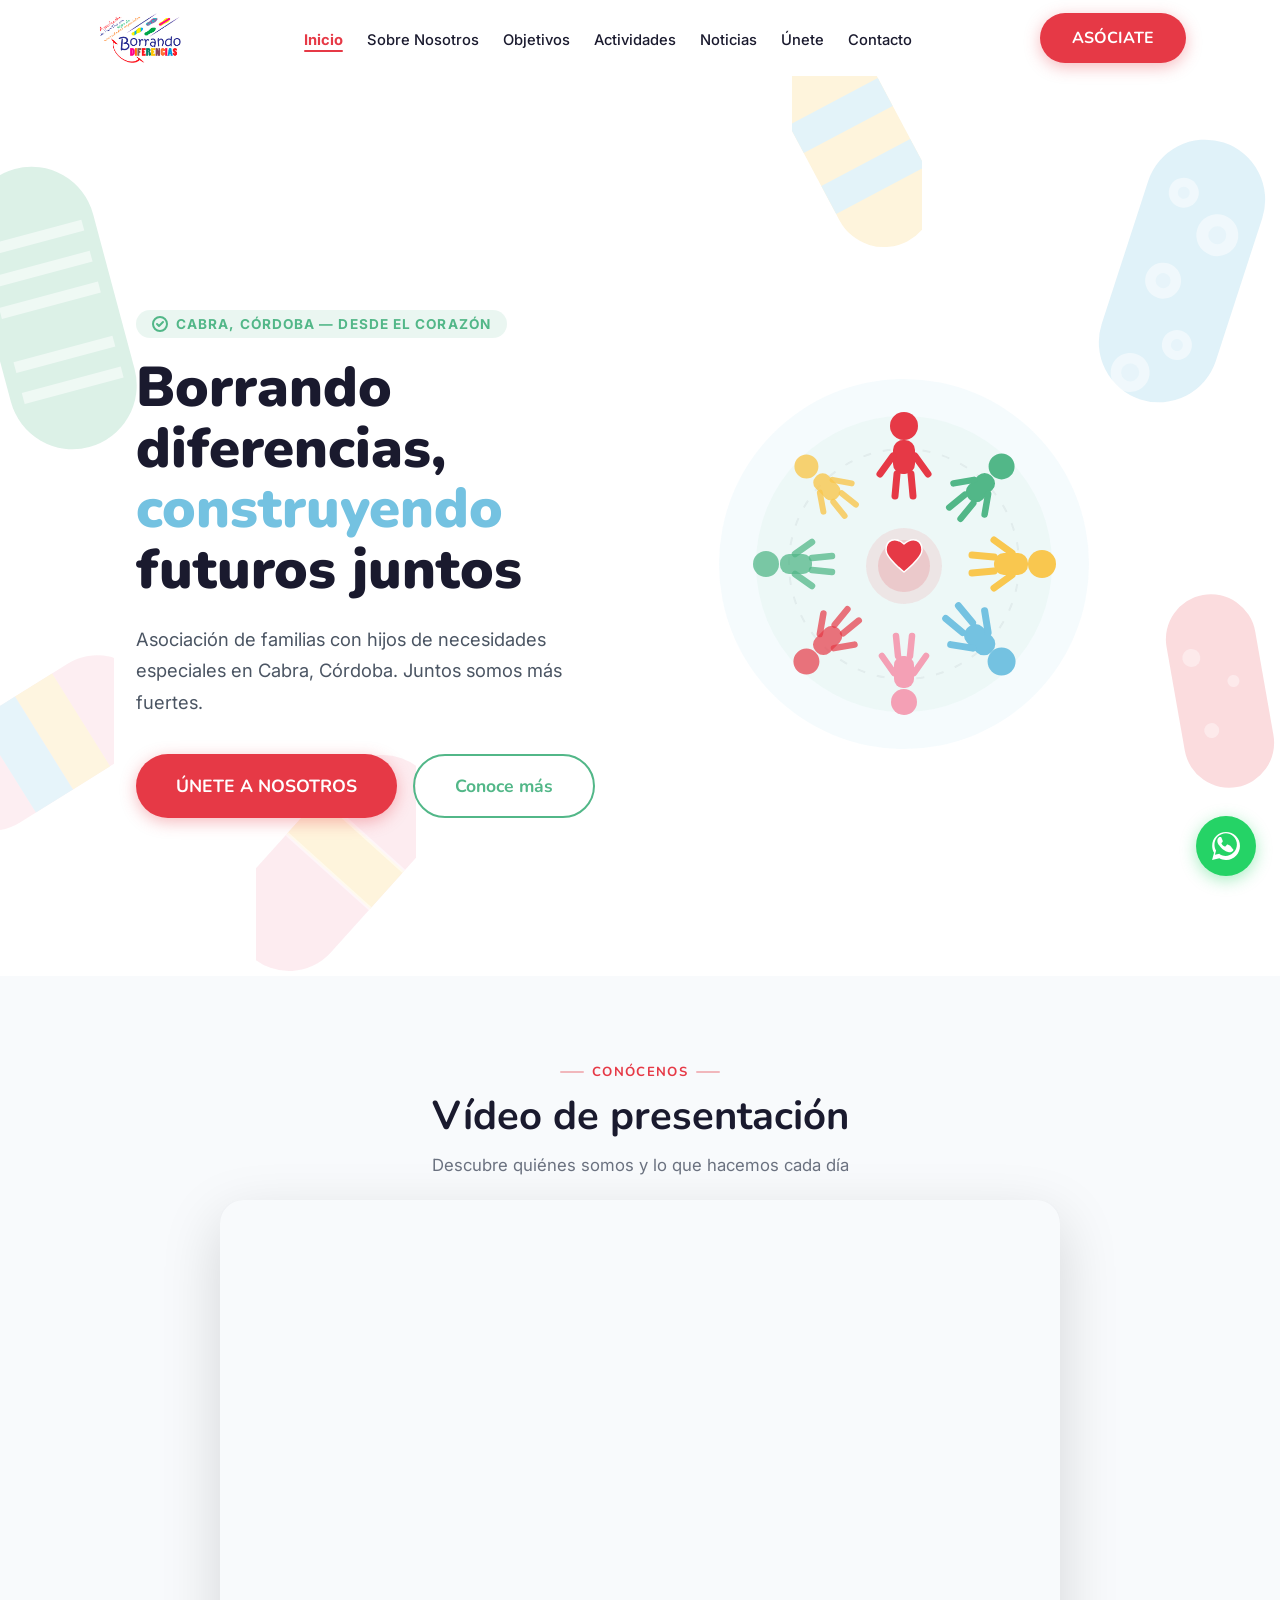
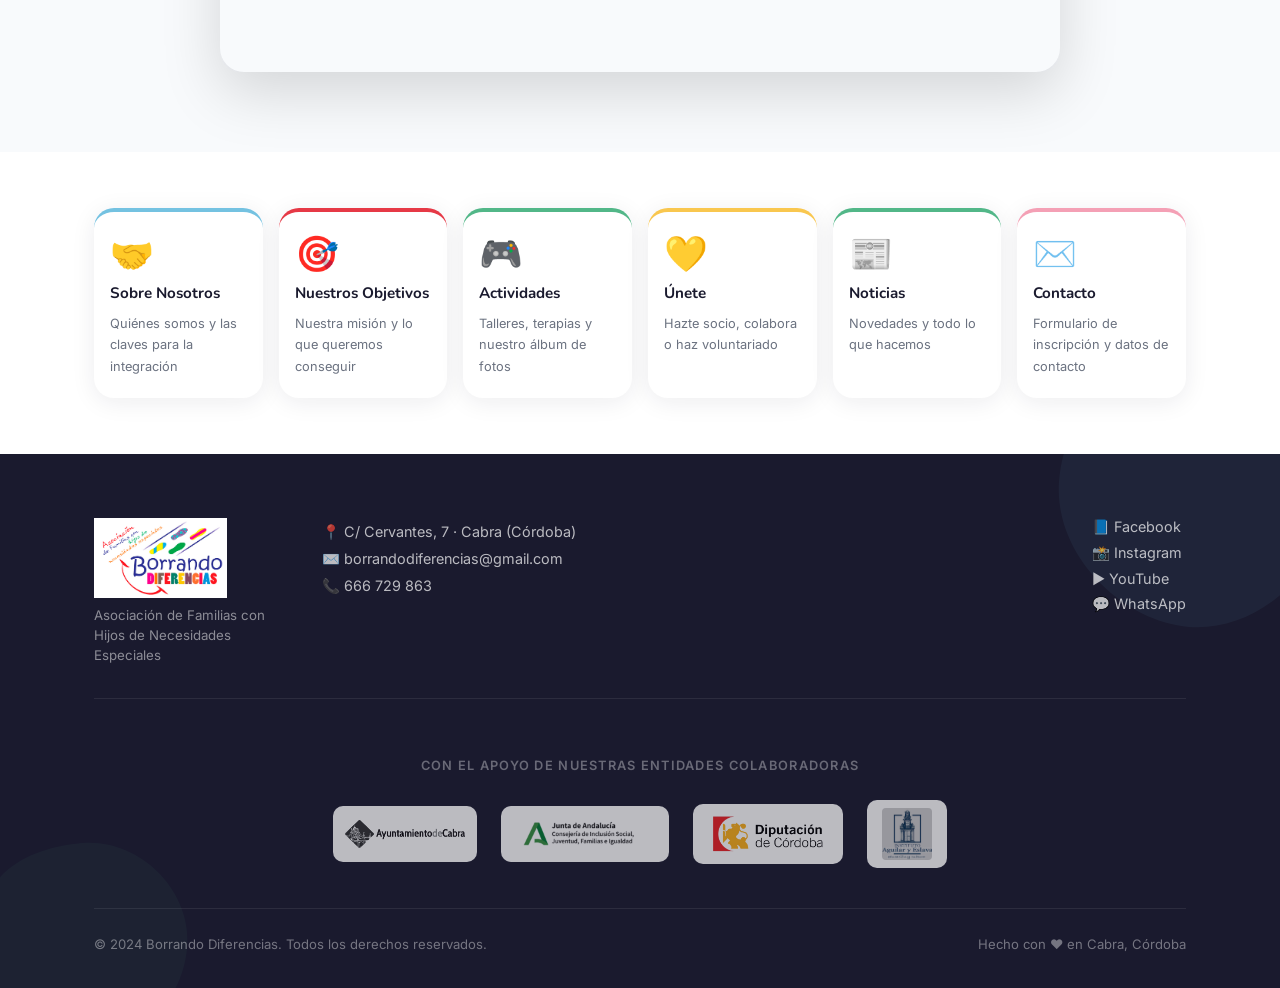
==== commit 3d3fe46c: "asdf" ====
--- a/index.html
+++ b/index.html
@@ -93,23 +93,110 @@
         </div>
       </div>
 
-      <!-- Ilustración SVG figuras en círculo -->
+      <!-- Ilustración SVG figuras en círculo — versión pulida -->
       <div class="hero-illustration" aria-hidden="true">
-        <svg width="400" height="400" viewBox="0 0 420 420" xmlns="http://www.w3.org/2000/svg">
+        <svg width="420" height="420" viewBox="0 0 420 420" xmlns="http://www.w3.org/2000/svg">
+          <!-- Anillos de fondo -->
           <circle cx="210" cy="210" r="185" fill="rgba(116,194,225,.07)"/>
-          <circle cx="210" cy="210" r="145" fill="rgba(82,183,136,.05)"/>
-          <circle cx="210" cy="210" r="112" fill="none" stroke="rgba(26,26,46,.05)" stroke-width="2" stroke-dasharray="8 12"/>
-          <g transform="translate(210,210) rotate(-90) translate(0,-115)"><circle cx="0" cy="-22" r="18" fill="#E63946"/><rect x="-14" y="-4" width="28" height="40" rx="12" fill="#E63946"/><line x1="-14" y1="12" x2="-28" y2="32" stroke="#E63946" stroke-width="8" stroke-linecap="round"/><line x1="14" y1="12" x2="28" y2="32" stroke="#E63946" stroke-width="8" stroke-linecap="round"/><line x1="-10" y1="36" x2="-14" y2="60" stroke="#E63946" stroke-width="8" stroke-linecap="round"/><line x1="10" y1="36" x2="14" y2="60" stroke="#E63946" stroke-width="8" stroke-linecap="round"/></g>
-          <g transform="translate(210,210) rotate(-38) translate(0,-115)"><circle cx="0" cy="-22" r="16" fill="#52B788"/><rect x="-12" y="-7" width="24" height="36" rx="10" fill="#52B788"/><line x1="-12" y1="10" x2="-25" y2="28" stroke="#52B788" stroke-width="7" stroke-linecap="round"/><line x1="12" y1="10" x2="25" y2="28" stroke="#52B788" stroke-width="7" stroke-linecap="round"/><line x1="-8" y1="29" x2="-11" y2="54" stroke="#52B788" stroke-width="7" stroke-linecap="round"/><line x1="8" y1="29" x2="11" y2="54" stroke="#52B788" stroke-width="7" stroke-linecap="round"/></g>
-          <g transform="translate(210,210) rotate(14) translate(0,-115)"><circle cx="0" cy="-19" r="15" fill="#F9C74F"/><rect x="-11" y="-5" width="22" height="34" rx="9" fill="#F9C74F"/><line x1="-11" y1="9" x2="-23" y2="26" stroke="#F9C74F" stroke-width="7" stroke-linecap="round"/><line x1="11" y1="9" x2="23" y2="26" stroke="#F9C74F" stroke-width="7" stroke-linecap="round"/><line x1="-7" y1="29" x2="-10" y2="50" stroke="#F9C74F" stroke-width="7" stroke-linecap="round"/><line x1="7" y1="29" x2="10" y2="50" stroke="#F9C74F" stroke-width="7" stroke-linecap="round"/></g>
-          <g transform="translate(210,210) rotate(66) translate(0,-115)"><circle cx="0" cy="-22" r="18" fill="#74C2E1"/><rect x="-14" y="-4" width="28" height="40" rx="12" fill="#74C2E1"/><line x1="-14" y1="12" x2="-28" y2="32" stroke="#74C2E1" stroke-width="8" stroke-linecap="round"/><line x1="14" y1="12" x2="28" y2="32" stroke="#74C2E1" stroke-width="8" stroke-linecap="round"/><line x1="-10" y1="36" x2="-14" y2="60" stroke="#74C2E1" stroke-width="8" stroke-linecap="round"/><line x1="10" y1="36" x2="14" y2="60" stroke="#74C2E1" stroke-width="8" stroke-linecap="round"/></g>
-          <g transform="translate(210,210) rotate(118) translate(0,-115)"><circle cx="0" cy="-19" r="14" fill="#F4A0B5"/><rect x="-10" y="-5" width="20" height="32" rx="8" fill="#F4A0B5"/><line x1="-10" y1="8" x2="-21" y2="24" stroke="#F4A0B5" stroke-width="6" stroke-linecap="round"/><line x1="10" y1="8" x2="21" y2="24" stroke="#F4A0B5" stroke-width="6" stroke-linecap="round"/><line x1="-7" y1="27" x2="-9" y2="47" stroke="#F4A0B5" stroke-width="6" stroke-linecap="round"/><line x1="7" y1="27" x2="9" y2="47" stroke="#F4A0B5" stroke-width="6" stroke-linecap="round"/></g>
-          <g transform="translate(210,210) rotate(170) translate(0,-115)"><circle cx="0" cy="-22" r="17" fill="#E63946" opacity=".75"/><rect x="-13" y="-5" width="26" height="38" rx="11" fill="#E63946" opacity=".75"/><line x1="-13" y1="10" x2="-26" y2="30" stroke="#E63946" stroke-width="7" stroke-linecap="round" opacity=".75"/><line x1="13" y1="10" x2="26" y2="30" stroke="#E63946" stroke-width="7" stroke-linecap="round" opacity=".75"/><line x1="-9" y1="33" x2="-12" y2="56" stroke="#E63946" stroke-width="7" stroke-linecap="round" opacity=".75"/><line x1="9" y1="33" x2="12" y2="56" stroke="#E63946" stroke-width="7" stroke-linecap="round" opacity=".75"/></g>
-          <g transform="translate(210,210) rotate(220) translate(0,-115)"><circle cx="0" cy="-19" r="15" fill="#52B788" opacity=".8"/><rect x="-11" y="-5" width="22" height="34" rx="9" fill="#52B788" opacity=".8"/><line x1="-11" y1="9" x2="-23" y2="26" stroke="#52B788" stroke-width="7" stroke-linecap="round" opacity=".8"/><line x1="11" y1="9" x2="23" y2="26" stroke="#52B788" stroke-width="7" stroke-linecap="round" opacity=".8"/><line x1="-7" y1="29" x2="-10" y2="50" stroke="#52B788" stroke-width="7" stroke-linecap="round" opacity=".8"/><line x1="7" y1="29" x2="10" y2="50" stroke="#52B788" stroke-width="7" stroke-linecap="round" opacity=".8"/></g>
-          <g transform="translate(210,210) rotate(270) translate(0,-115)"><circle cx="0" cy="-17" r="13" fill="#F9C74F" opacity=".85"/><rect x="-9" y="-4" width="18" height="30" rx="7" fill="#F9C74F" opacity=".85"/><line x1="-9" y1="8" x2="-19" y2="22" stroke="#F9C74F" stroke-width="6" stroke-linecap="round" opacity=".85"/><line x1="9" y1="8" x2="19" y2="22" stroke="#F9C74F" stroke-width="6" stroke-linecap="round" opacity=".85"/><line x1="-6" y1="26" x2="-8" y2="43" stroke="#F9C74F" stroke-width="6" stroke-linecap="round" opacity=".85"/><line x1="6" y1="26" x2="8" y2="43" stroke="#F9C74F" stroke-width="6" stroke-linecap="round" opacity=".85"/></g>
-          <circle cx="210" cy="210" r="36" fill="rgba(230,57,70,.1)"/>
-          <circle cx="210" cy="210" r="24" fill="rgba(230,57,70,.15)"/>
-          <path d="M210 200 C210 200 198 192 198 200 C198 208 210 218 210 218 C210 218 222 208 222 200 C222 192 210 200 Z" fill="#E63946"/>
+          <circle cx="210" cy="210" r="148" fill="rgba(82,183,136,.05)"/>
+          <circle cx="210" cy="210" r="115" fill="none" stroke="rgba(26,26,46,.05)" stroke-width="2" stroke-dasharray="8 12"/>
+
+          <!-- Figura 1 — rojo (arriba) -->
+          <g transform="translate(210,210) rotate(0) translate(0,-118)">
+            <circle cx="0" cy="-20" r="14" fill="#E63946"/>
+            <rect x="-11" y="-6" width="22" height="34" rx="10" fill="#E63946"/>
+            <line x1="-11" y1="10" x2="-24" y2="28" stroke="#E63946" stroke-width="7" stroke-linecap="round"/>
+            <line x1="11"  y1="10" x2="24"  y2="28" stroke="#E63946" stroke-width="7" stroke-linecap="round"/>
+            <line x1="-7"  y1="28" x2="-9"  y2="50" stroke="#E63946" stroke-width="7" stroke-linecap="round"/>
+            <line x1="7"   y1="28" x2="9"   y2="50" stroke="#E63946" stroke-width="7" stroke-linecap="round"/>
+          </g>
+
+          <!-- Figura 2 — verde -->
+          <g transform="translate(210,210) rotate(45) translate(0,-118)">
+            <circle cx="0" cy="-20" r="13" fill="#52B788"/>
+            <rect x="-10" y="-6" width="20" height="32" rx="9" fill="#52B788"/>
+            <line x1="-10" y1="9"  x2="-22" y2="26" stroke="#52B788" stroke-width="6.5" stroke-linecap="round"/>
+            <line x1="10"  y1="9"  x2="22"  y2="26" stroke="#52B788" stroke-width="6.5" stroke-linecap="round"/>
+            <line x1="-6"  y1="26" x2="-8"  y2="46" stroke="#52B788" stroke-width="6.5" stroke-linecap="round"/>
+            <line x1="6"   y1="26" x2="8"   y2="46" stroke="#52B788" stroke-width="6.5" stroke-linecap="round"/>
+          </g>
+
+          <!-- Figura 3 — amarillo -->
+          <g transform="translate(210,210) rotate(90) translate(0,-118)">
+            <circle cx="0" cy="-20" r="14" fill="#F9C74F"/>
+            <rect x="-11" y="-6" width="22" height="34" rx="10" fill="#F9C74F"/>
+            <line x1="-11" y1="10" x2="-24" y2="28" stroke="#F9C74F" stroke-width="7" stroke-linecap="round"/>
+            <line x1="11"  y1="10" x2="24"  y2="28" stroke="#F9C74F" stroke-width="7" stroke-linecap="round"/>
+            <line x1="-7"  y1="28" x2="-9"  y2="50" stroke="#F9C74F" stroke-width="7" stroke-linecap="round"/>
+            <line x1="7"   y1="28" x2="9"   y2="50" stroke="#F9C74F" stroke-width="7" stroke-linecap="round"/>
+          </g>
+
+          <!-- Figura 4 — azul -->
+          <g transform="translate(210,210) rotate(135) translate(0,-118)">
+            <circle cx="0" cy="-20" r="14" fill="#74C2E1"/>
+            <rect x="-11" y="-6" width="22" height="34" rx="10" fill="#74C2E1"/>
+            <line x1="-11" y1="10" x2="-24" y2="28" stroke="#74C2E1" stroke-width="7" stroke-linecap="round"/>
+            <line x1="11"  y1="10" x2="24"  y2="28" stroke="#74C2E1" stroke-width="7" stroke-linecap="round"/>
+            <line x1="-7"  y1="28" x2="-9"  y2="50" stroke="#74C2E1" stroke-width="7" stroke-linecap="round"/>
+            <line x1="7"   y1="28" x2="9"   y2="50" stroke="#74C2E1" stroke-width="7" stroke-linecap="round"/>
+          </g>
+
+          <!-- Figura 5 — rosa -->
+          <g transform="translate(210,210) rotate(180) translate(0,-118)">
+            <circle cx="0" cy="-20" r="13" fill="#F4A0B5"/>
+            <rect x="-10" y="-6" width="20" height="32" rx="9" fill="#F4A0B5"/>
+            <line x1="-10" y1="9"  x2="-22" y2="26" stroke="#F4A0B5" stroke-width="6.5" stroke-linecap="round"/>
+            <line x1="10"  y1="9"  x2="22"  y2="26" stroke="#F4A0B5" stroke-width="6.5" stroke-linecap="round"/>
+            <line x1="-6"  y1="26" x2="-8"  y2="46" stroke="#F4A0B5" stroke-width="6.5" stroke-linecap="round"/>
+            <line x1="6"   y1="26" x2="8"   y2="46" stroke="#F4A0B5" stroke-width="6.5" stroke-linecap="round"/>
+          </g>
+
+          <!-- Figura 6 — rojo claro -->
+          <g transform="translate(210,210) rotate(225) translate(0,-118)">
+            <circle cx="0" cy="-20" r="13" fill="#E63946" opacity=".7"/>
+            <rect x="-10" y="-6" width="20" height="32" rx="9" fill="#E63946" opacity=".7"/>
+            <line x1="-10" y1="9"  x2="-22" y2="26" stroke="#E63946" stroke-width="6.5" stroke-linecap="round" opacity=".7"/>
+            <line x1="10"  y1="9"  x2="22"  y2="26" stroke="#E63946" stroke-width="6.5" stroke-linecap="round" opacity=".7"/>
+            <line x1="-6"  y1="26" x2="-8"  y2="46" stroke="#E63946" stroke-width="6.5" stroke-linecap="round" opacity=".7"/>
+            <line x1="6"   y1="26" x2="8"   y2="46" stroke="#E63946" stroke-width="6.5" stroke-linecap="round" opacity=".7"/>
+          </g>
+
+          <!-- Figura 7 — verde claro -->
+          <g transform="translate(210,210) rotate(270) translate(0,-118)">
+            <circle cx="0" cy="-20" r="13" fill="#52B788" opacity=".75"/>
+            <rect x="-10" y="-6" width="20" height="32" rx="9" fill="#52B788" opacity=".75"/>
+            <line x1="-10" y1="9"  x2="-22" y2="26" stroke="#52B788" stroke-width="6.5" stroke-linecap="round" opacity=".75"/>
+            <line x1="10"  y1="9"  x2="22"  y2="26" stroke="#52B788" stroke-width="6.5" stroke-linecap="round" opacity=".75"/>
+            <line x1="-6"  y1="26" x2="-8"  y2="46" stroke="#52B788" stroke-width="6.5" stroke-linecap="round" opacity=".75"/>
+            <line x1="6"   y1="26" x2="8"   y2="46" stroke="#52B788" stroke-width="6.5" stroke-linecap="round" opacity=".75"/>
+          </g>
+
+          <!-- Figura 8 — amarillo claro -->
+          <g transform="translate(210,210) rotate(315) translate(0,-118)">
+            <circle cx="0" cy="-20" r="12" fill="#F9C74F" opacity=".8"/>
+            <rect x="-9"  y="-6" width="18" height="30" rx="8" fill="#F9C74F" opacity=".8"/>
+            <line x1="-9"  y1="8"  x2="-20" y2="24" stroke="#F9C74F" stroke-width="6" stroke-linecap="round" opacity=".8"/>
+            <line x1="9"   y1="8"  x2="20"  y2="24" stroke="#F9C74F" stroke-width="6" stroke-linecap="round" opacity=".8"/>
+            <line x1="-6"  y1="24" x2="-8"  y2="42" stroke="#F9C74F" stroke-width="6" stroke-linecap="round" opacity=".8"/>
+            <line x1="6"   y1="24" x2="8"   y2="42" stroke="#F9C74F" stroke-width="6" stroke-linecap="round" opacity=".8"/>
+          </g>
+
+          <!-- Corazón central — forma SVG clásica bien definida -->
+          <g transform="translate(210,210)">
+            <!-- Halo suave -->
+            <circle cx="0" cy="2" r="38" fill="rgba(230,57,70,.10)"/>
+            <circle cx="0" cy="2" r="26" fill="rgba(230,57,70,.16)"/>
+            <!-- Corazón: path con dos arcos superiores y punta abajo -->
+            <path d="M0,8
+                     C0,8 -18,-6 -18,-14
+                     C-18,-24 -9,-28 0,-20
+                     C9,-28 18,-24 18,-14
+                     C18,-6 0,8 0,8 Z"
+                  fill="#E63946"
+                  stroke="#fff"
+                  stroke-width="1.5"
+                  stroke-linejoin="round"/>
+          </g>
         </svg>
       </div>
     </div>
@@ -131,16 +218,16 @@
       <p style="color:#6b7280;margin-top:12px;font-size:1.05rem">Descubre quiénes somos y lo que hacemos cada día</p>
     </div>
     <div class="vidpres-wrapper fade-up">
-      <!-- Reemplaza este bloque cuando tengas el vídeo -->
-      <div class="vidpres-placeholder" role="img" aria-label="Espacio para el vídeo de presentación de Borrando Diferencias">
-        <div class="vidpres-play" aria-hidden="true">
-          <svg width="36" height="36" viewBox="0 0 24 24" fill="#fff"><path d="M8 5v14l11-7z"/></svg>
-        </div>
-        <div class="vidpres-text">
-          <span style="font-size:3rem;display:block;margin-bottom:16px">🎥</span>
-          <strong style="font-size:1.3rem">Vídeo de Presentación — Próximamente</strong>
-          <p style="margin-top:8px;opacity:.75">Cuando tengas el vídeo disponible, tu desarrollador puede añadirlo aquí fácilmente.</p>
-        </div>
+      <div style="position:relative;width:100%;padding-bottom:56.25%;border-radius:20px;overflow:hidden;box-shadow:0 20px 60px rgba(0,0,0,.15)">
+        <iframe
+          id="vidpres-youtube"
+          src="https://www.youtube.com/embed/uukV4SWNiFI"
+          title="Vídeo de presentación de Borrando Diferencias"
+          frameborder="0"
+          allow="accelerometer; autoplay; clipboard-write; encrypted-media; gyroscope; picture-in-picture; web-share"
+          allowfullscreen
+          style="position:absolute;top:0;left:0;width:100%;height:100%">
+        </iframe>
       </div>
     </div>
   </div>
@@ -149,7 +236,7 @@
 <!-- Mini resumen de secciones con links -->
 <section style="background:#fff;padding:56px 0" aria-label="Accesos directos a secciones">
   <div class="container">
-    <div style="display:grid;grid-template-columns:repeat(auto-fit,minmax(200px,1fr));gap:20px">
+    <div style="display:grid;grid-template-columns:repeat(6,1fr);gap:16px">
       <a href="nosotros.html" class="quick-link-card fade-up" style="background:#fff;border-radius:20px;padding:28px;box-shadow:var(--shadow);display:flex;flex-direction:column;gap:10px;border-top:4px solid var(--blue);transition:transform .25s,box-shadow .25s;text-decoration:none;color:inherit">
         <span style="font-size:2.2rem">🤝</span>
         <h3 style="font-size:1.1rem;color:var(--dark)">Sobre Nosotros</h3>
@@ -184,7 +271,16 @@
   </div>
 </section>
 <style>
+.quick-link-card{padding:20px 16px !important}
 .quick-link-card:hover{transform:translateY(-4px);box-shadow:var(--shadow-lg)}
+.quick-link-card h3{font-size:.95rem !important}
+.quick-link-card p{font-size:.8rem !important}
+@media(max-width:900px){
+  .quick-link-section-grid{grid-template-columns:repeat(3,1fr) !important}
+}
+@media(max-width:580px){
+  .quick-link-section-grid{grid-template-columns:repeat(2,1fr) !important}
+}
 </style>
 
 <script src="shared.js"></script>
--- a/styles.css
+++ b/styles.css
@@ -79,7 +79,7 @@
 #navbar.scrolled{box-shadow:0 2px 20px rgba(26,26,46,.1)}
 .nav-inner{display:flex;align-items:center;justify-content:space-between;height:76px;gap:16px}
 .nav-logo{display:flex;align-items:center;flex-shrink:0}
-.nav-logo img{height:60px;width:auto;display:block}
+.nav-logo img{height:54px;max-width:200px;width:auto;object-fit:contain;display:block}
 .nav-links{display:flex;align-items:center;gap:24px;list-style:none}
 .nav-links a{font-weight:500;font-size:.92rem;color:var(--dark);position:relative;padding-bottom:3px}
 .nav-links a::after{content:'';position:absolute;bottom:0;left:0;width:0;height:2px;background:var(--red);transition:width .25s ease;border-radius:2px}
@@ -265,7 +265,7 @@
    ============================================================ */
 #footer{background:var(--dark);color:rgba(255,255,255,.8);padding:64px 0 32px;position:relative;overflow:hidden}
 .footer-inner{display:grid;grid-template-columns:auto 1fr auto;gap:48px;align-items:start;position:relative;z-index:1}
-.footer-logo img{height:70px;width:auto}
+.footer-logo img{max-height:80px;max-width:200px;width:auto;height:auto}
 .footer-tagline{font-size:.83rem;color:rgba(255,255,255,.5);max-width:180px;line-height:1.5;margin-top:8px}
 .footer-center p,.footer-center a{font-size:.9rem;line-height:1.9;color:rgba(255,255,255,.7)}
 .footer-center a:hover{color:#fff}
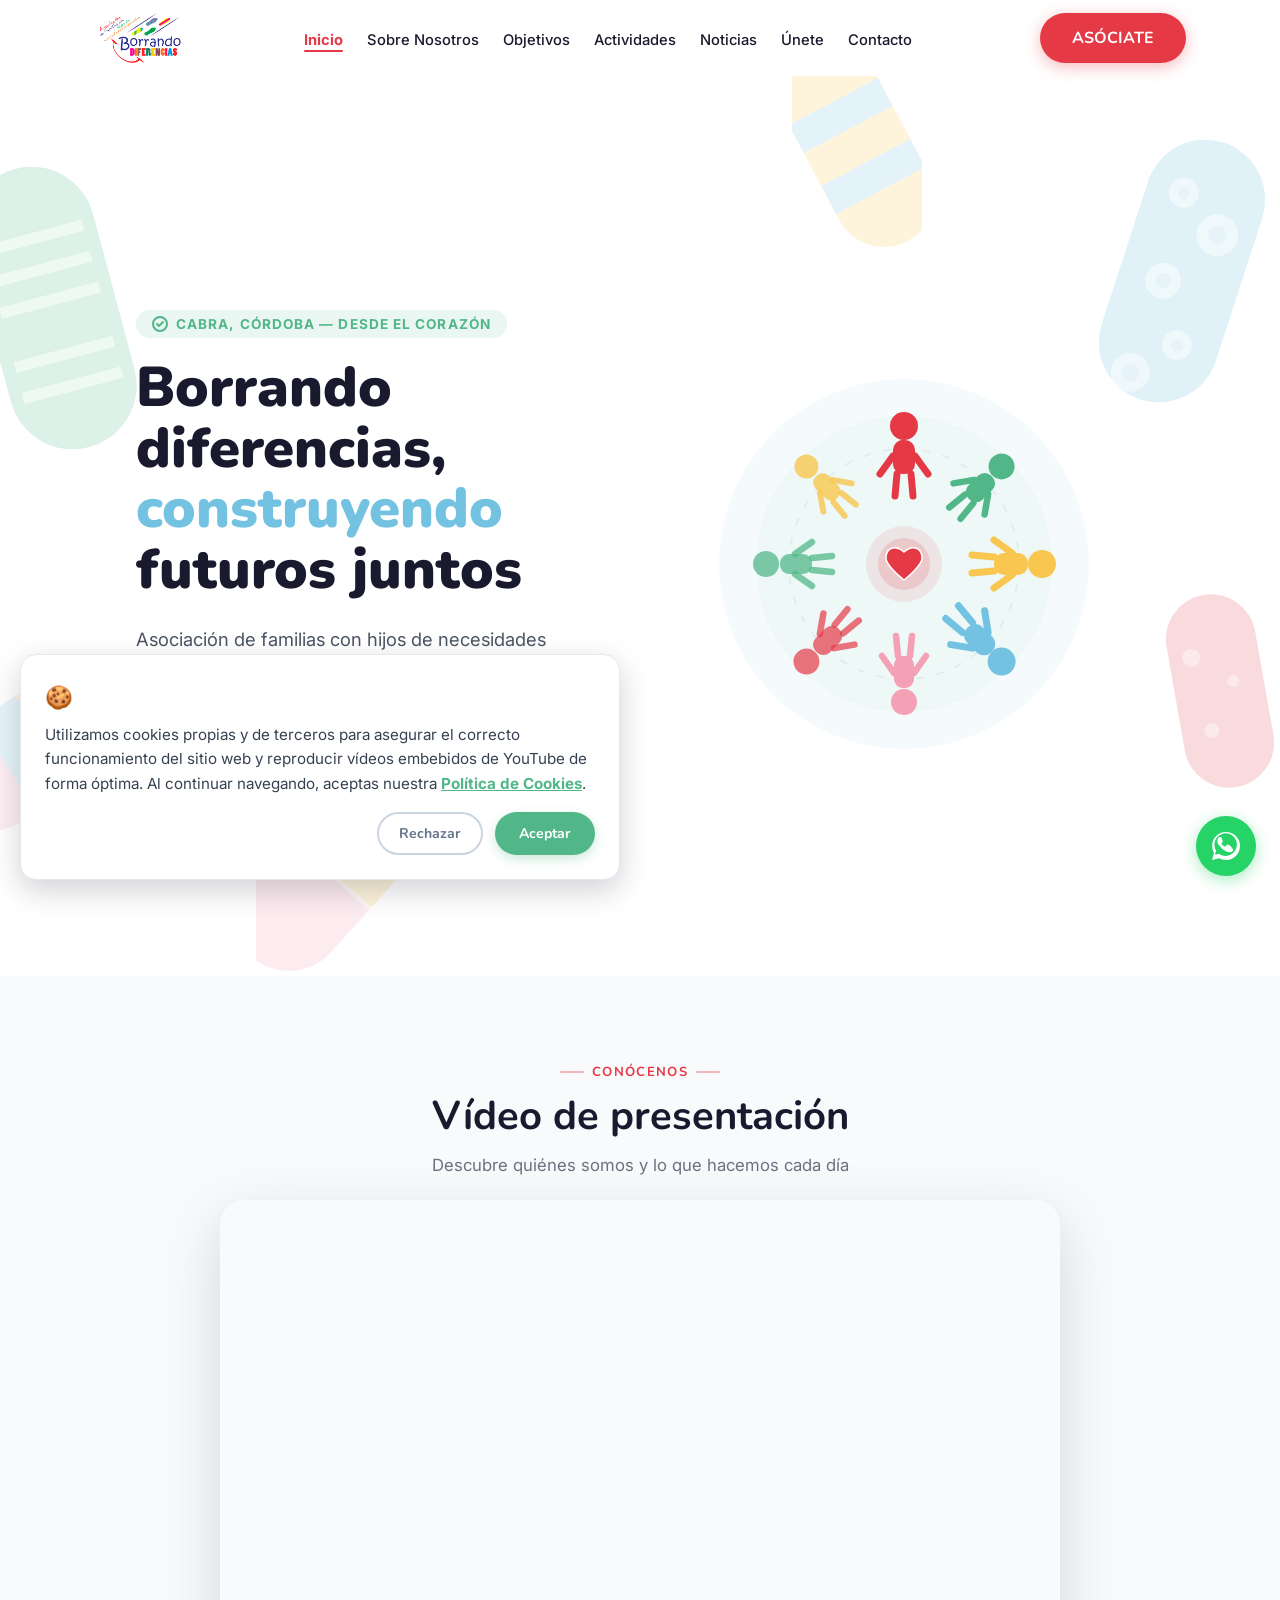
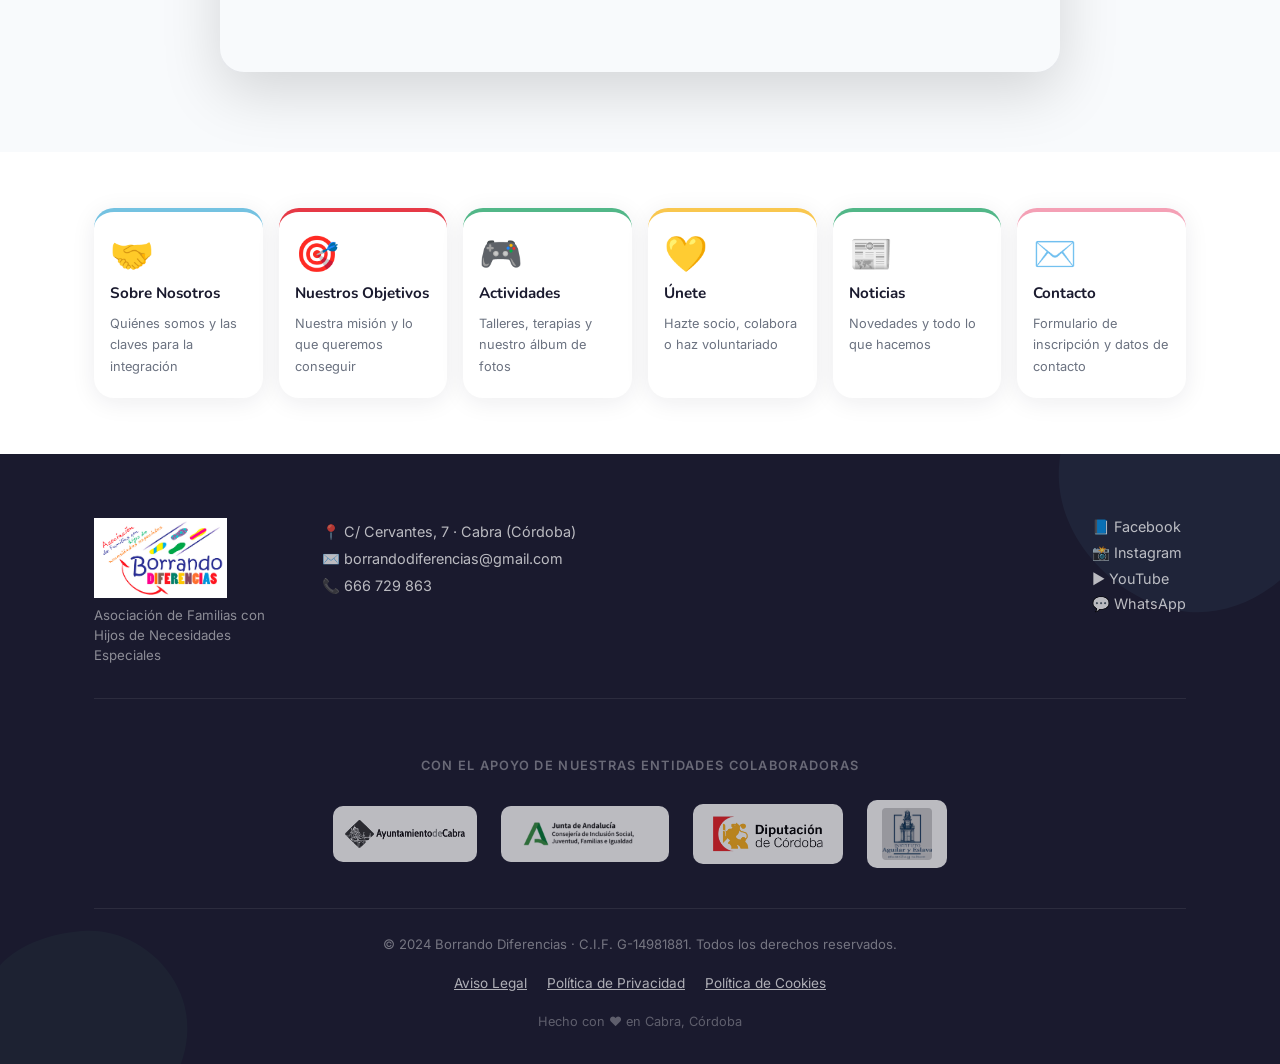
==== commit a698eae7: "asd" ====
--- a/index.html
+++ b/index.html
@@ -182,10 +182,10 @@
           </g>
 
           <!-- Corazón central — forma SVG clásica bien definida -->
-          <g transform="translate(210,210)">
+          <g transform="translate(210,218)">
             <!-- Halo suave -->
-            <circle cx="0" cy="2" r="38" fill="rgba(230,57,70,.10)"/>
-            <circle cx="0" cy="2" r="26" fill="rgba(230,57,70,.16)"/>
+            <circle cx="0" cy="-8" r="38" fill="rgba(230,57,70,.10)"/>
+            <circle cx="0" cy="-8" r="26" fill="rgba(230,57,70,.16)"/>
             <!-- Corazón: path con dos arcos superiores y punta abajo -->
             <path d="M0,8
                      C0,8 -18,-6 -18,-14
